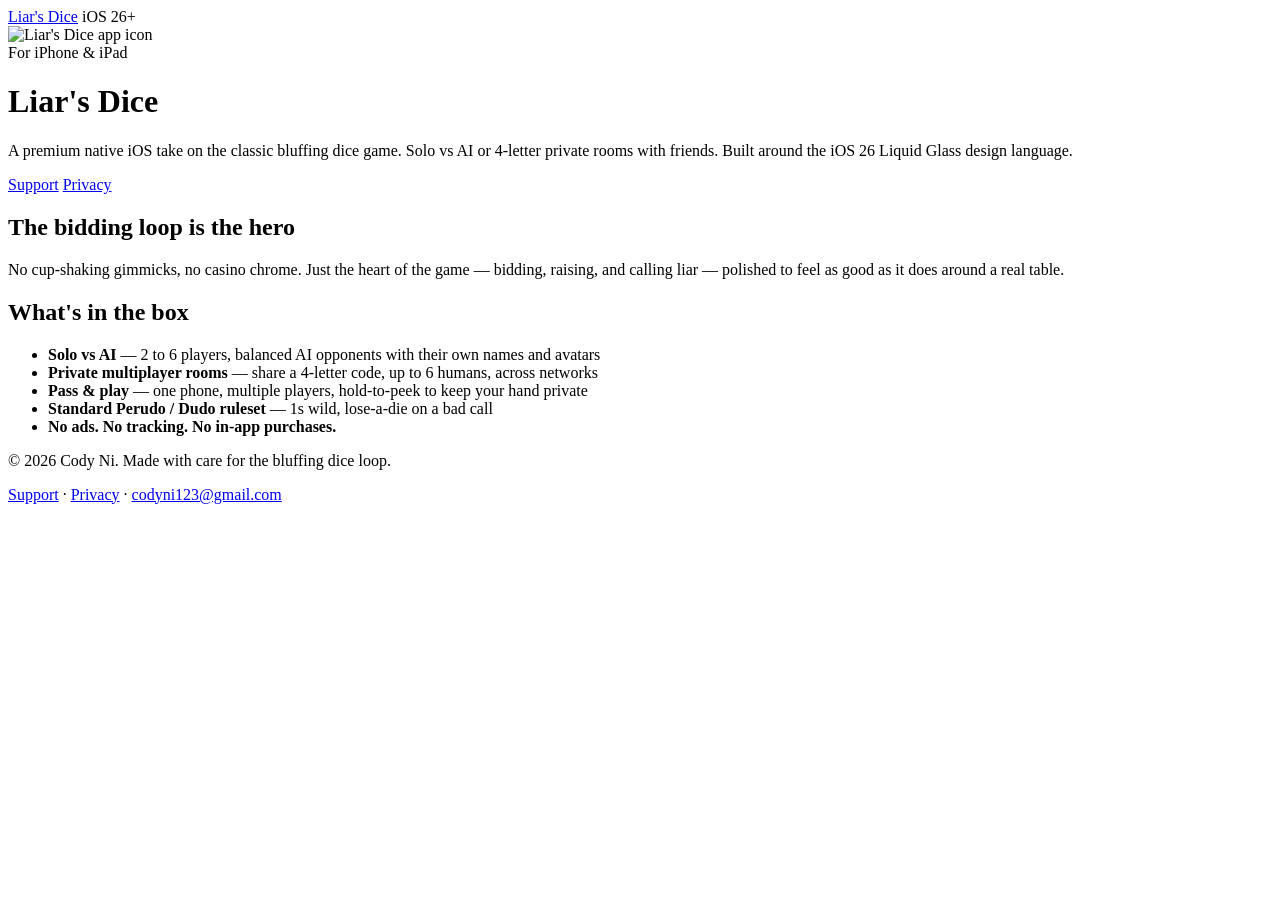
==== index.html @ c0daf659 "Initial site: landing, support, privacy" ====
<!DOCTYPE html>
<html lang="en">
<head>
  <meta charset="UTF-8">
  <meta name="viewport" content="width=device-width, initial-scale=1.0">
  <title>Liar's Dice — Premium native iOS bluffing dice game</title>
  <meta name="description" content="A premium native iOS take on the classic bluffing dice game. Solo vs AI or 4-letter private rooms with friends.">
  <meta property="og:title" content="Liar's Dice">
  <meta property="og:description" content="Premium native iOS bluffing dice game with Liquid Glass design.">
  <meta property="og:type" content="website">
  <link rel="icon" type="image/svg+xml" href="/liars-dice-site/favicon.svg">
  <link rel="stylesheet" href="/liars-dice-site/style.css">
</head>
<body>
  <div class="wrap">
    <nav class="top">
      <a href="/liars-dice-site/" class="brand">Liar's Dice</a>
      <span class="muted small">iOS 26+</span>
    </nav>

    <header class="hero">
      <img class="app-icon" src="/liars-dice-site/icon.svg" alt="Liar's Dice app icon">
      <div class="eyebrow">For iPhone &amp; iPad</div>
      <h1>Liar's Dice</h1>
      <p class="lede">A premium native iOS take on the classic bluffing dice game. Solo vs AI or 4-letter private rooms with friends. Built around the iOS 26 Liquid Glass design language.</p>
      <div class="button-row">
        <a class="btn" href="/liars-dice-site/support/">Support</a>
        <a class="btn" href="/liars-dice-site/privacy/">Privacy</a>
      </div>
    </header>

    <h2>The bidding loop is the hero</h2>
    <p>No cup-shaking gimmicks, no casino chrome. Just the heart of the game — bidding, raising, and calling liar — polished to feel as good as it does around a real table.</p>

    <h2>What's in the box</h2>
    <ul>
      <li><strong>Solo vs AI</strong> — 2 to 6 players, balanced AI opponents with their own names and avatars</li>
      <li><strong>Private multiplayer rooms</strong> — share a 4-letter code, up to 6 humans, across networks</li>
      <li><strong>Pass &amp; play</strong> — one phone, multiple players, hold-to-peek to keep your hand private</li>
      <li><strong>Standard Perudo / Dudo ruleset</strong> — 1s wild, lose-a-die on a bad call</li>
      <li><strong>No ads. No tracking. No in-app purchases.</strong></li>
    </ul>

    <footer>
      <p>© 2026 Cody Ni. Made with care for the bluffing dice loop.</p>
      <p><a href="/liars-dice-site/support/">Support</a> · <a href="/liars-dice-site/privacy/">Privacy</a> · <a href="mailto:codyni123@gmail.com">codyni123@gmail.com</a></p>
    </footer>
  </div>
</body>
</html>
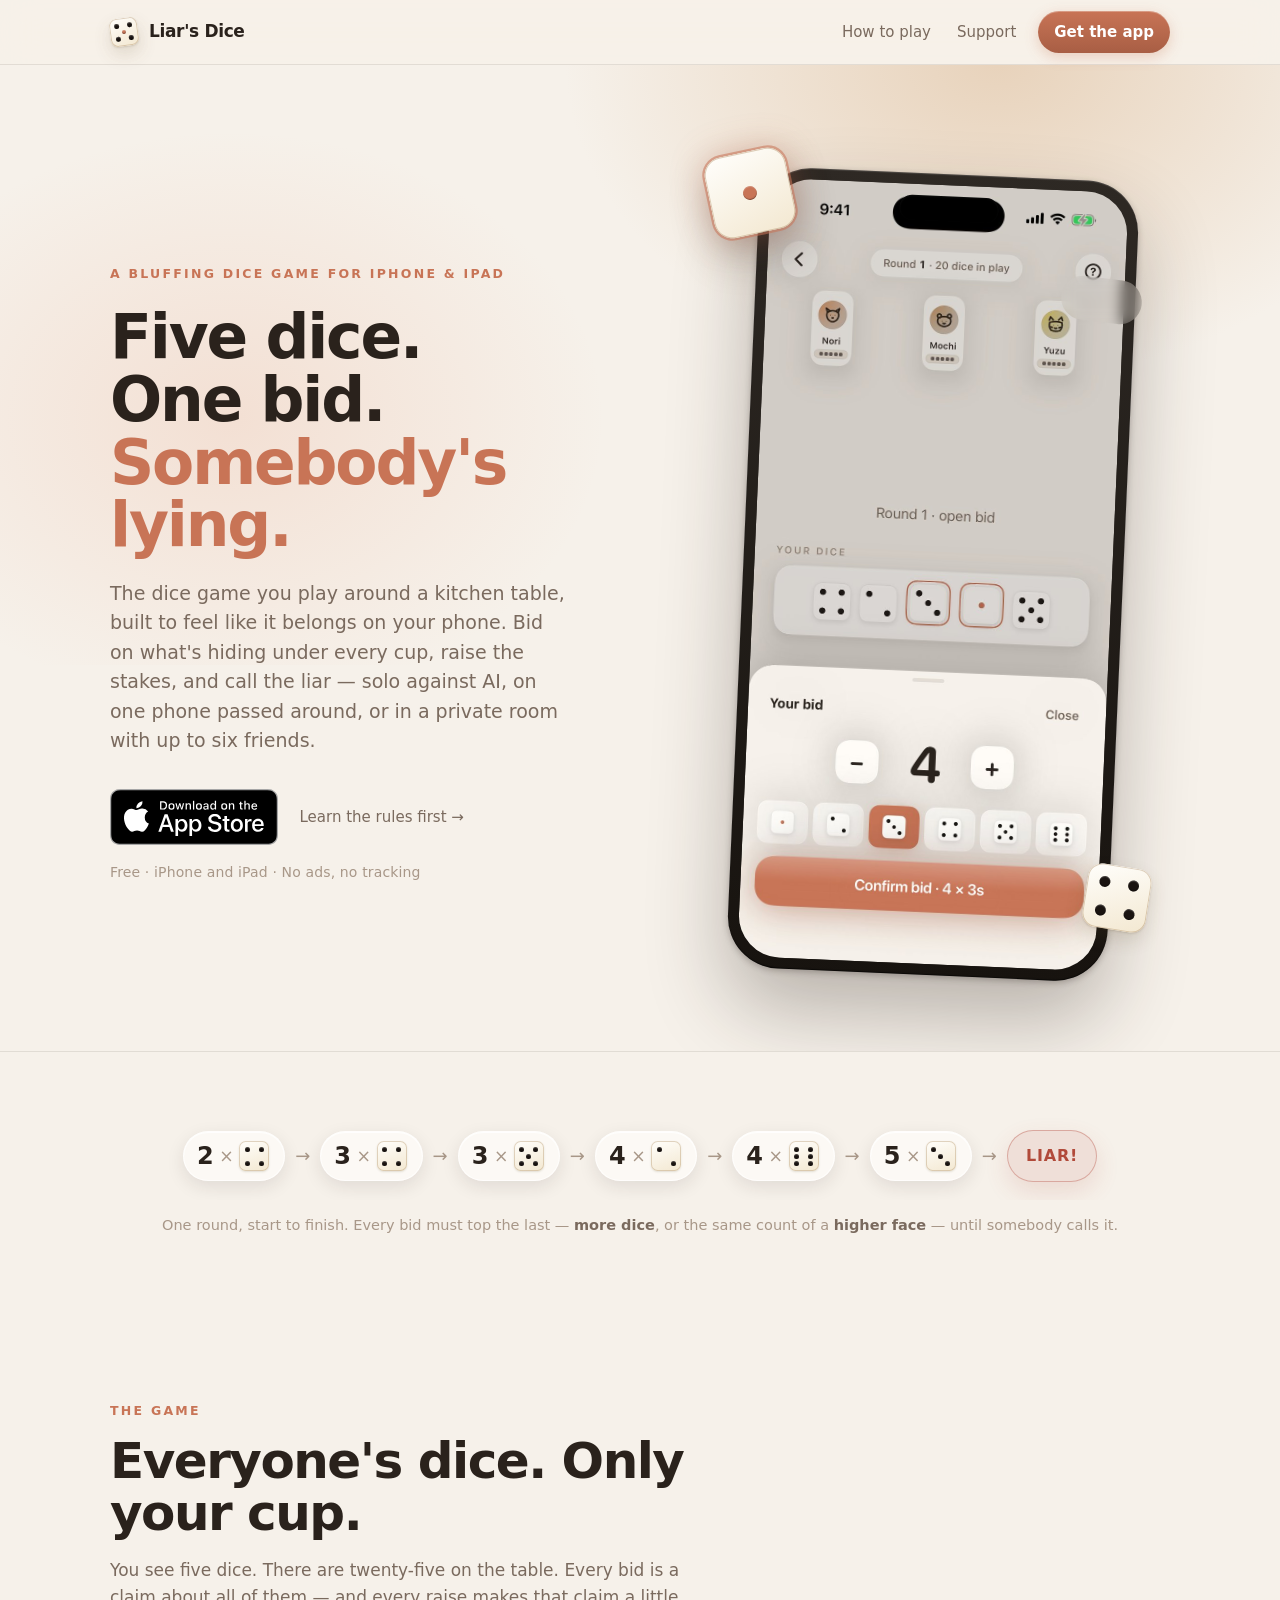
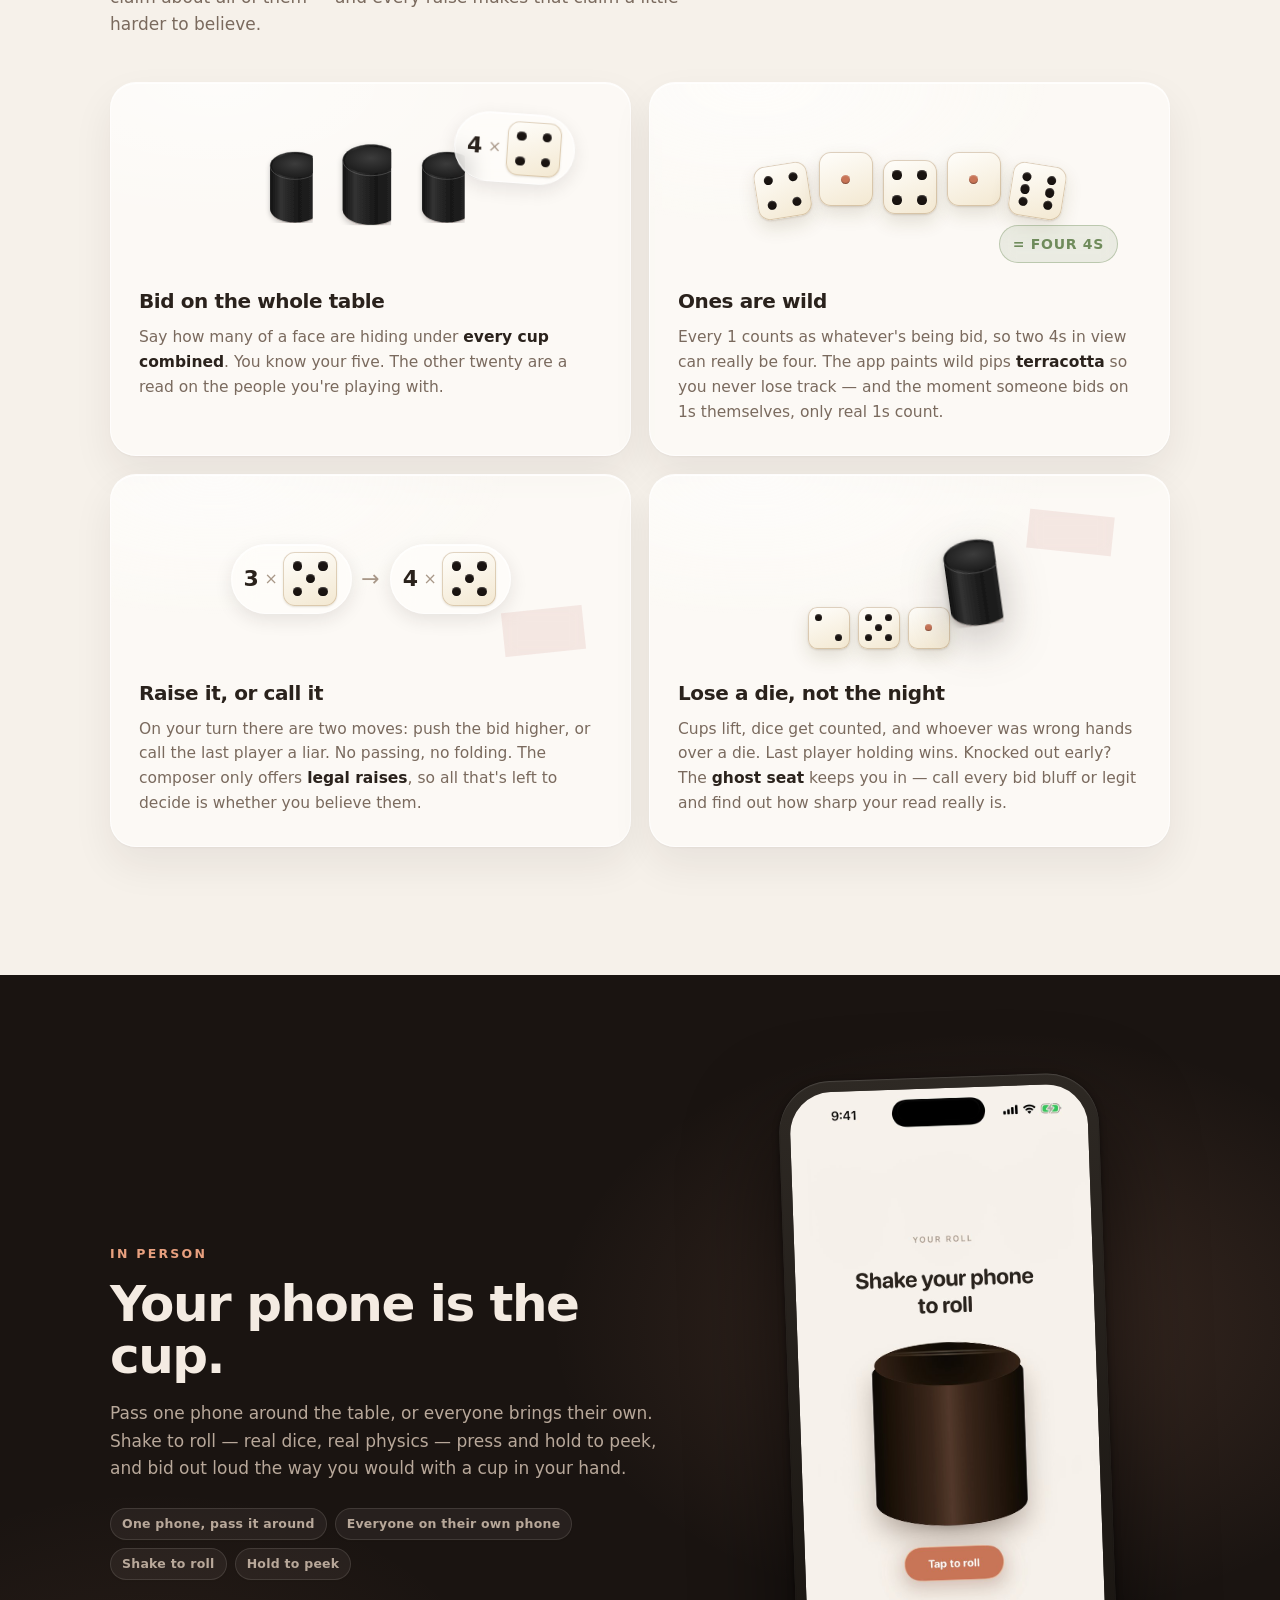
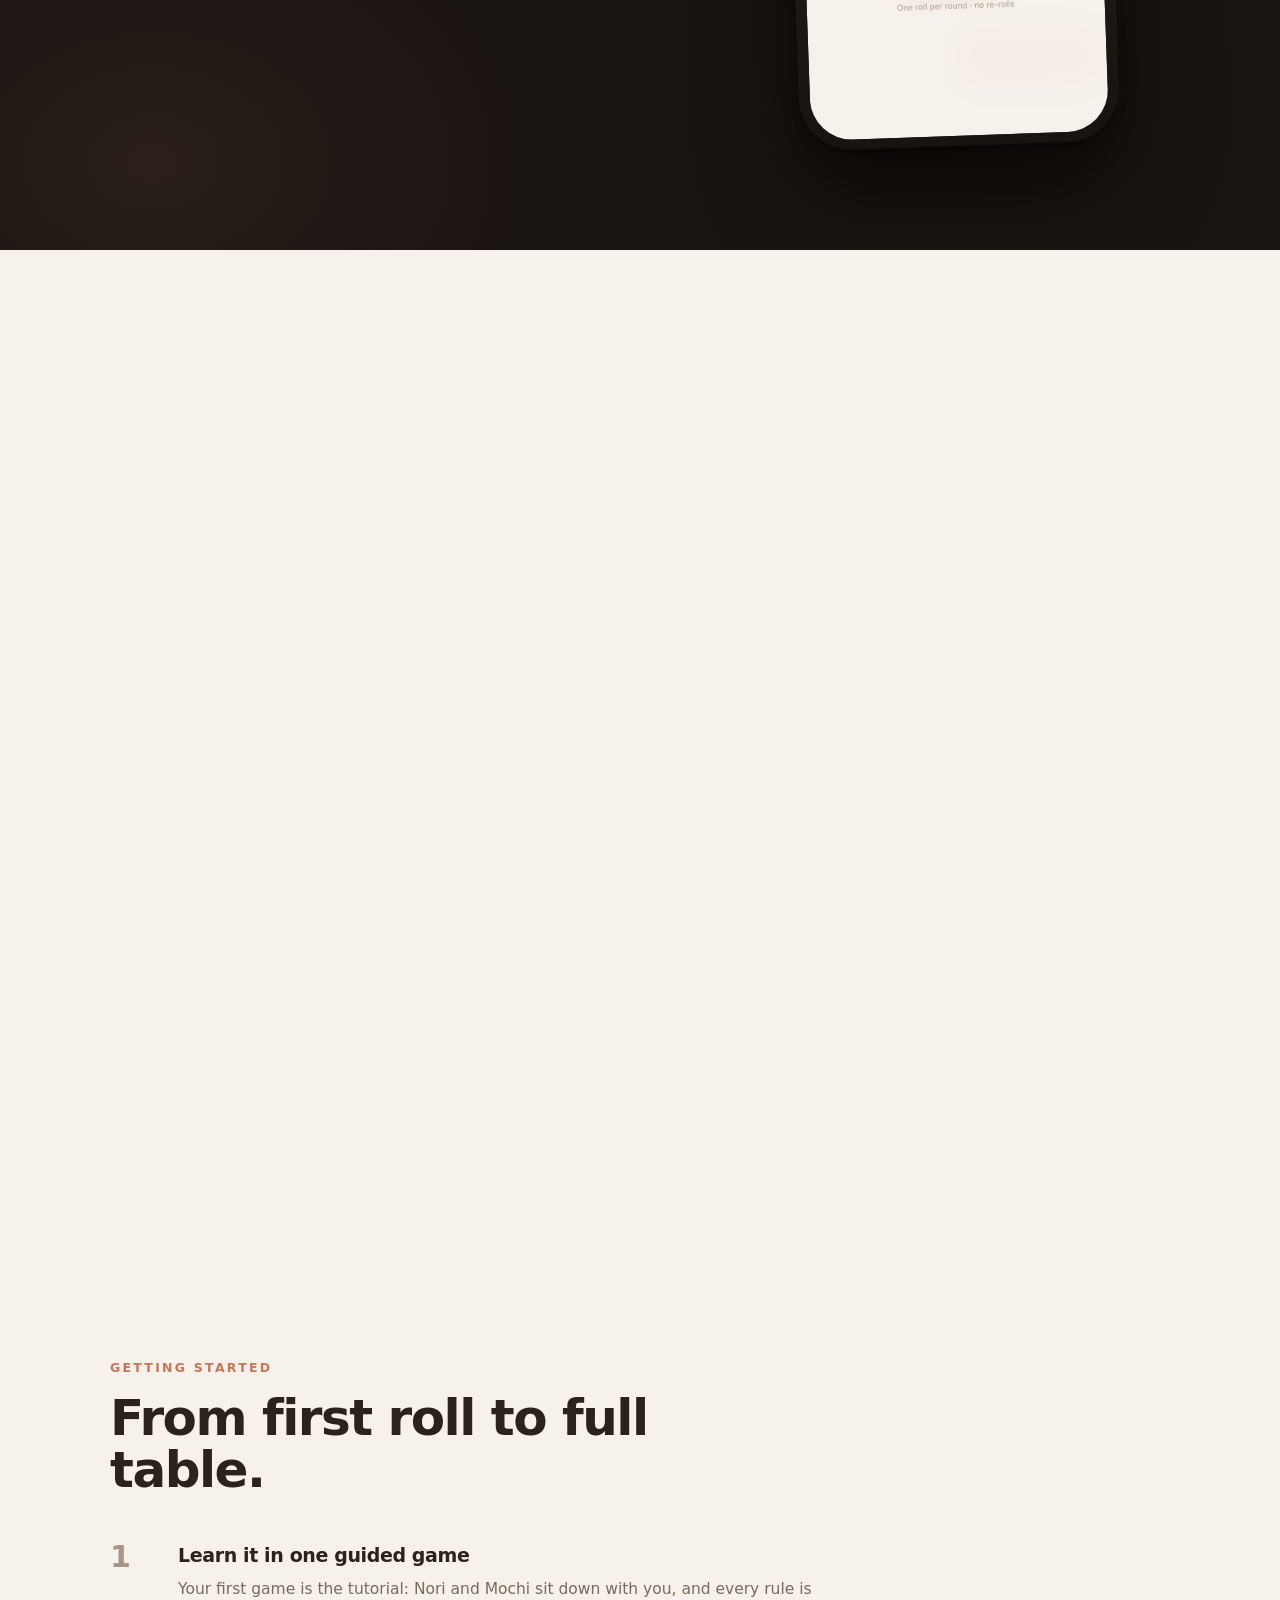
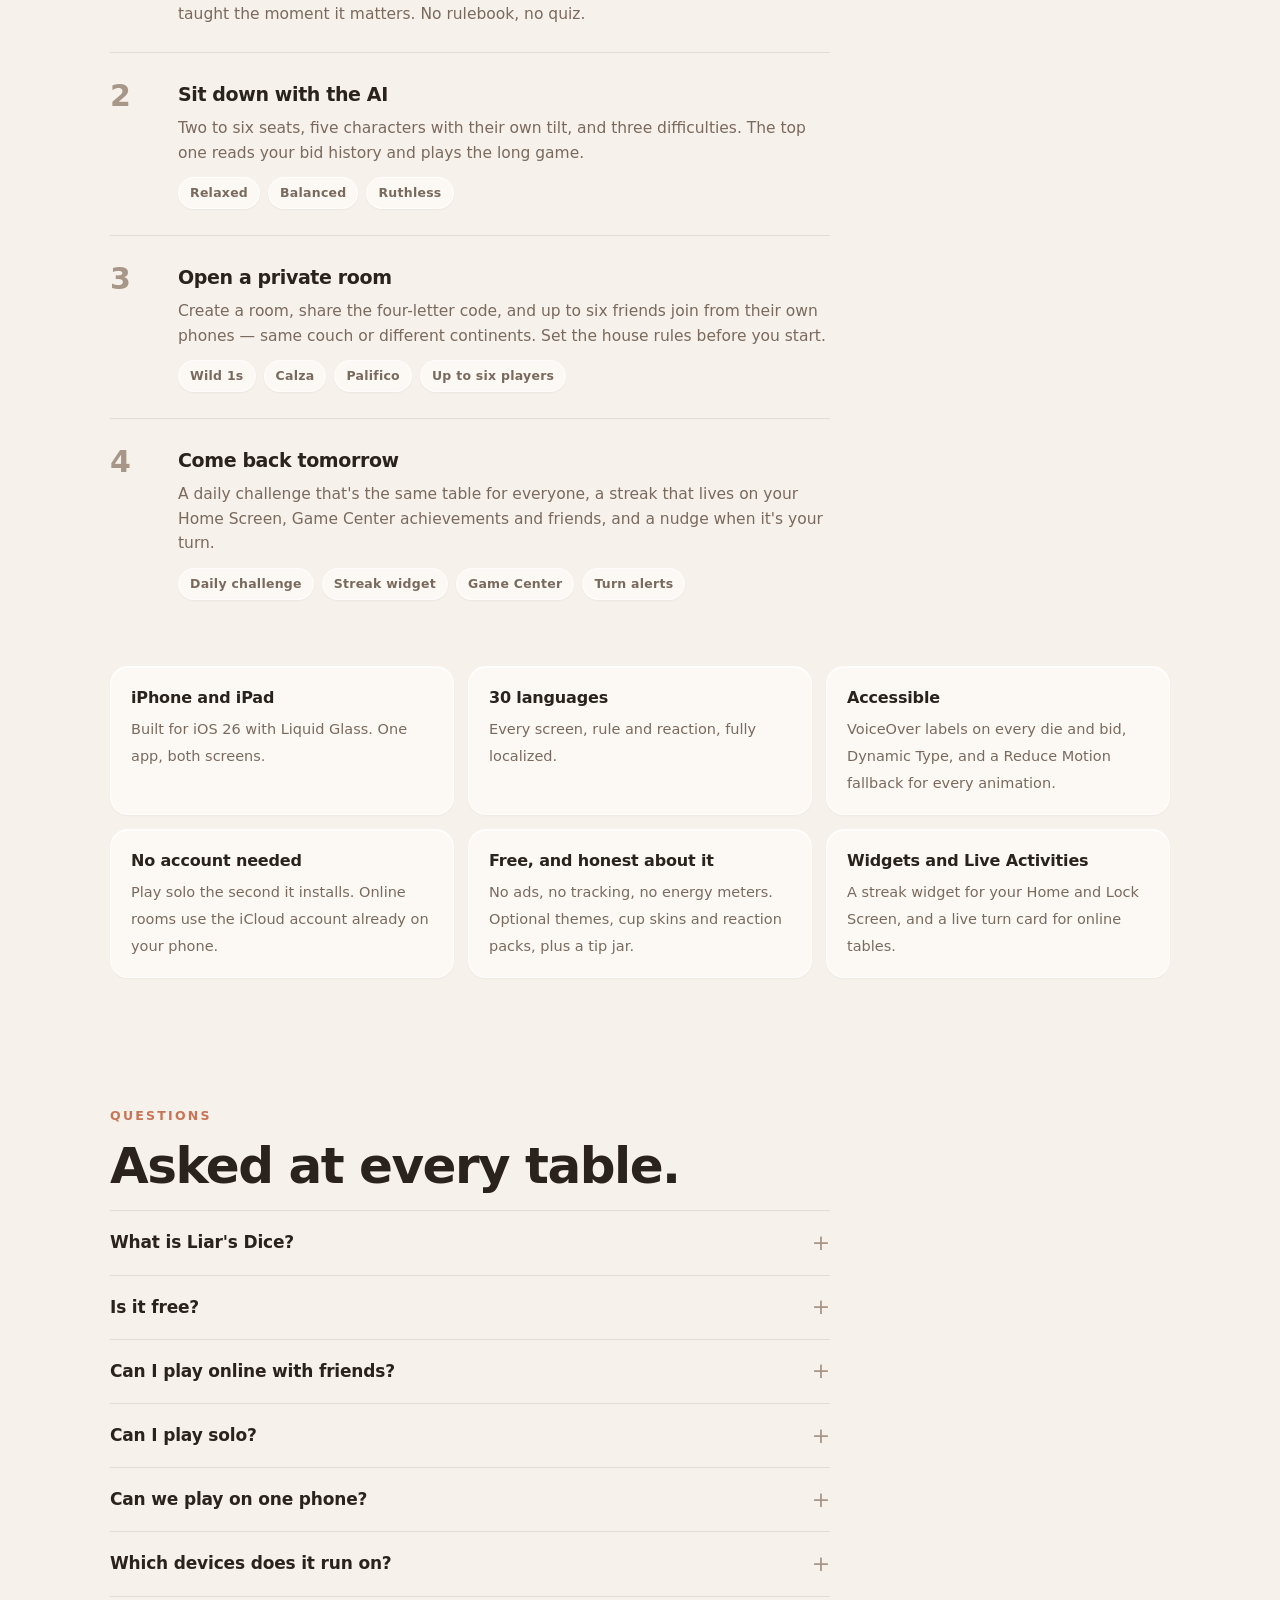
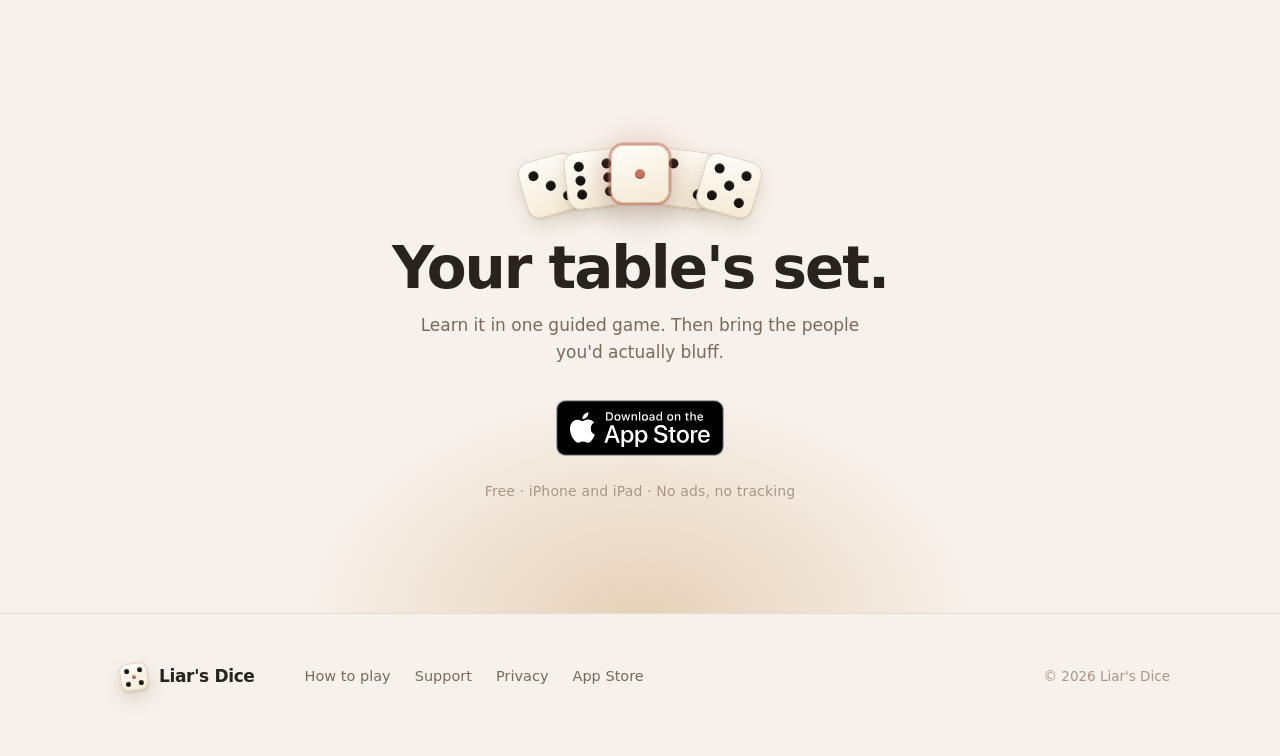
==== commit 15190ef9: "Revamp site: product landing, rules page, refreshed support + privacy - Landing page rebuilt in the " ====
--- a/index.html
+++ b/index.html
@@ -1,50 +1,494 @@
-<!DOCTYPE html>
+<!doctype html>
 <html lang="en">
 <head>
-  <meta charset="UTF-8">
-  <meta name="viewport" content="width=device-width, initial-scale=1.0">
-  <title>Liar's Dice — Premium native iOS bluffing dice game</title>
-  <meta name="description" content="A premium native iOS take on the classic bluffing dice game. Solo vs AI or 4-letter private rooms with friends.">
-  <meta property="og:title" content="Liar's Dice">
-  <meta property="og:description" content="Premium native iOS bluffing dice game with Liquid Glass design.">
-  <meta property="og:type" content="website">
-  <link rel="icon" type="image/svg+xml" href="/liars-dice-site/favicon.svg">
-  <link rel="stylesheet" href="/liars-dice-site/style.css">
+<meta charset="utf-8">
+<meta name="viewport" content="width=device-width, initial-scale=1, viewport-fit=cover">
+<title>Liar's Dice — the bluffing dice game, free for iPhone &amp; iPad</title>
+<meta name="description" content="Liar's Dice is a free bluffing dice game for iPhone and iPad. Play solo against AI opponents with real personalities, pass one phone around the table, or open a private online room for up to six friends. No ads, no tracking.">
+<link rel="canonical" href="https://codyni123.github.io/liars-dice-site/">
+<meta name="apple-itunes-app" content="app-id=6767948698">
+<meta name="theme-color" content="#f6f1ea">
+<link rel="icon" href="favicon.svg" type="image/svg+xml">
+<link rel="apple-touch-icon" href="img/touch-icon.png">
+<meta property="og:title" content="Liar's Dice — five dice, one bid, somebody's lying">
+<meta property="og:description" content="The bluffing dice game, built for iPhone and iPad. Solo against AI, one phone passed around, or private online rooms for six. Free on the App Store.">
+<meta property="og:type" content="website">
+<meta property="og:url" content="https://codyni123.github.io/liars-dice-site/">
+<meta property="og:image" content="https://codyni123.github.io/liars-dice-site/img/og.jpg">
+<meta property="og:image:width" content="1200">
+<meta property="og:image:height" content="630">
+<meta name="twitter:card" content="summary_large_image">
+<meta name="twitter:image" content="https://codyni123.github.io/liars-dice-site/img/og.jpg">
+<link rel="stylesheet" href="style.css">
+<script type="application/ld+json">
+{
+  "@context": "https://schema.org",
+  "@graph": [
+    {
+      "@type": ["VideoGame", "MobileApplication"],
+      "@id": "https://codyni123.github.io/liars-dice-site/#app",
+      "name": "Liar's Dice",
+      "alternateName": "Liar's Dice: Play with Friends",
+      "url": "https://codyni123.github.io/liars-dice-site/",
+      "image": "https://codyni123.github.io/liars-dice-site/img/og.jpg",
+      "description": "A free bluffing dice game for iPhone and iPad. Everyone rolls five dice under a cup and only sees their own; players bid on how many dice of one face are on the whole table until someone calls liar. Play solo against AI opponents, pass one phone around the table, or open a private online room for up to six friends.",
+      "operatingSystem": "iOS 26",
+      "applicationCategory": "GameApplication",
+      "genre": ["Dice game", "Party game", "Bluffing game"],
+      "gamePlatform": ["iPhone", "iPad"],
+      "playMode": ["SinglePlayer", "MultiPlayer"],
+      "numberOfPlayers": { "@type": "QuantitativeValue", "minValue": 1, "maxValue": 6 },
+      "offers": { "@type": "Offer", "price": "0", "priceCurrency": "USD" },
+      "installUrl": "https://apps.apple.com/app/id6767948698",
+      "sameAs": ["https://apps.apple.com/app/id6767948698"]
+    },
+    {
+      "@type": "FAQPage",
+      "@id": "https://codyni123.github.io/liars-dice-site/#faq",
+      "mainEntity": [
+        {
+          "@type": "Question",
+          "name": "What is Liar's Dice?",
+          "acceptedAnswer": { "@type": "Answer", "text": "A bluffing dice game for two to six players. Everyone rolls five dice under a cup and only sees their own. Players take turns bidding on how many dice of one face are on the whole table, and each bid has to top the last, until someone calls the previous player a liar. Cups lift, dice get counted, and whoever was wrong loses a die. The last player with dice wins. It's the game from pirate films and westerns, also known as Dudo." }
+        },
+        {
+          "@type": "Question",
+          "name": "Is Liar's Dice free?",
+          "acceptedAnswer": { "@type": "Answer", "text": "Yes. Liar's Dice is free on the App Store, with no ads and no tracking. Optional cosmetic themes, cup skins and reaction packs exist, plus a tip jar, but nothing you need to play is paid." }
+        },
+        {
+          "@type": "Question",
+          "name": "Can I play Liar's Dice online with friends?",
+          "acceptedAnswer": { "@type": "Answer", "text": "Yes. Create a private room and share its four-letter code. Up to six players join from their own iPhones or iPads, from anywhere with a connection. Each device needs to be signed in to iCloud, which is what carries the table between phones, but there's no separate account to create." }
+        },
+        {
+          "@type": "Question",
+          "name": "Can I play Liar's Dice solo against AI?",
+          "acceptedAnswer": { "@type": "Answer", "text": "Yes. Play vs AI seats two to six players with five characters who each play differently, at three difficulties from relaxed to ruthless. The AI is probability-aware and bluffs when it should." }
+        },
+        {
+          "@type": "Question",
+          "name": "Can we play Liar's Dice on one phone?",
+          "acceptedAnswer": { "@type": "Answer", "text": "Yes. Play in Person has two modes: pass one phone around the table, with hold-to-peek keeping each hand private, or everyone uses their own phone as a private dice cup and bids out loud." }
+        },
+        {
+          "@type": "Question",
+          "name": "Which devices does Liar's Dice run on?",
+          "acceptedAnswer": { "@type": "Answer", "text": "iPhone and iPad running iOS 26 or later. There is no Android, Mac or Apple Watch version." }
+        }
+      ]
+    }
+  ]
+}
+</script>
 </head>
 <body>
-  <div class="wrap">
-    <nav class="top">
-      <a href="/liars-dice-site/" class="brand">Liar's Dice</a>
-      <span class="muted small">iOS 26+</span>
+
+<!-- The cup from the app icon, defined once and reused. -->
+<svg width="0" height="0" style="position:absolute" aria-hidden="true" focusable="false">
+  <defs>
+    <linearGradient id="cupBody" x1="0" y1="0" x2="1" y2="0">
+      <stop offset="0.00" stop-color="#101010"/>
+      <stop offset="0.22" stop-color="#323232"/>
+      <stop offset="0.58" stop-color="#181818"/>
+      <stop offset="0.86" stop-color="#222222"/>
+      <stop offset="1.00" stop-color="#101010"/>
+    </linearGradient>
+    <radialGradient id="closedFace" cx="0.5" cy="0.42" r="0.55">
+      <stop offset="0" stop-color="#3c3c3c"/>
+      <stop offset="1" stop-color="#1f1f1f"/>
+    </radialGradient>
+    <filter id="cupShadow" x="-25%" y="-15%" width="150%" height="140%">
+      <feDropShadow dx="0" dy="1.5" stdDeviation="1.5" flood-color="#1a1208" flood-opacity="0.32"/>
+      <feDropShadow dx="0" dy="6" stdDeviation="7" flood-color="#1a1208" flood-opacity="0.24"/>
+    </filter>
+    <symbol id="cup">
+      <g filter="url(#cupShadow)">
+        <path d="M 38.25,53.96 C 38.25,35.20 65.89,20 100,20 C 134.11,20 161.75,35.20 161.75,53.96 L 161.75,161.04 C 161.75,179.80 134.11,195 100,195 C 65.89,195 38.25,179.80 38.25,161.04 L 38.25,53.96 Z" fill="url(#cupBody)"/>
+      </g>
+      <ellipse cx="100" cy="53.96" rx="56.81" ry="28.87" fill="url(#closedFace)"/>
+      <ellipse cx="100" cy="53.96" rx="61.75" ry="33.96" fill="none" stroke="#777777" stroke-width="1"/>
+    </symbol>
+  </defs>
+</svg>
+
+<nav class="nav">
+  <div class="shell">
+    <a class="brand" href="./" aria-label="Liar's Dice home">
+      <span class="die mark" data-v="5" aria-hidden="true"><i></i><i></i><i></i><i></i><i></i></span>
+      <b>Liar's Dice</b>
+    </a>
+    <div class="links">
+      <a href="how-to-play/">How to play</a>
+      <a href="support/">Support</a>
+      <a class="get" href="https://apps.apple.com/app/id6767948698">Get the app</a>
+    </div>
+  </div>
+</nav>
+
+<header class="hero">
+  <div class="hero-glow" aria-hidden="true"></div>
+  <div class="shell">
+    <div class="hero-copy">
+      <p class="eyebrow rv">A bluffing dice game for iPhone &amp; iPad</p>
+      <h1 class="rv">Five dice.<br>One bid.<br><span class="accent">Somebody's lying.</span></h1>
+      <p class="tagline rv d1">
+        The dice game you play around a kitchen table, built to feel like it belongs on your phone.
+        Bid on what's hiding under every cup, raise the stakes, and call the liar —
+        solo against AI, on one phone passed around, or in a private room with up to six friends.
+      </p>
+      <div class="hero-ctas rv d2">
+        <a class="appstore" href="https://apps.apple.com/app/id6767948698" aria-label="Download Liar's Dice on the App Store">
+          <img src="img/appstore-badge.svg" alt="Download on the App Store" width="168" height="56">
+        </a>
+        <a class="alt" href="how-to-play/">Learn the rules first</a>
+      </div>
+      <p class="under-badge rv d3">Free · iPhone and iPad · No ads, no tracking</p>
+    </div>
+
+    <div class="hero-stage rv d1">
+      <span class="die float fd-one" data-v="1" aria-hidden="true"><i></i></span>
+      <span class="stamp liar float fs-liar" aria-hidden="true">Liar!</span>
+      <span class="die float fd-four" data-v="4" aria-hidden="true"><i></i><i></i><i></i><i></i></span>
+      <div class="device">
+        <img src="img/shots/bid.jpg" width="750" height="1631" fetchpriority="high"
+             alt="The bid composer in Liar's Dice: your five dice above, a bid of 4 × 3s being built with a quantity stepper and face picker, and a Confirm bid button.">
+      </div>
+    </div>
+  </div>
+</header>
+
+<div class="ladder" role="img" aria-label="An example round: the bids rise from two 4s, to three 4s, three 5s, four 2s, four 6s and five 3s, and then a player calls liar.">
+  <div class="ladder-rail" aria-hidden="true">
+    <div class="step rv" style="--i:0"><span class="bid"><b>2</b><span class="x">×</span><span class="die" data-v="4"><i></i><i></i><i></i><i></i></span></span></div>
+    <div class="step rv" style="--i:1"><span class="arrow">→</span><span class="bid"><b>3</b><span class="x">×</span><span class="die" data-v="4"><i></i><i></i><i></i><i></i></span></span></div>
+    <div class="step rv" style="--i:2"><span class="arrow">→</span><span class="bid"><b>3</b><span class="x">×</span><span class="die" data-v="5"><i></i><i></i><i></i><i></i><i></i></span></span></div>
+    <div class="step rv" style="--i:3"><span class="arrow">→</span><span class="bid"><b>4</b><span class="x">×</span><span class="die" data-v="2"><i></i><i></i></span></span></div>
+    <div class="step rv" style="--i:4"><span class="arrow">→</span><span class="bid"><b>4</b><span class="x">×</span><span class="die" data-v="6"><i></i><i></i><i></i><i></i><i></i><i></i></span></span></div>
+    <div class="step rv" style="--i:5"><span class="arrow">→</span><span class="bid"><b>5</b><span class="x">×</span><span class="die" data-v="3"><i></i><i></i><i></i></span></span></div>
+    <div class="step rv" style="--i:6"><span class="arrow">→</span><span class="stamp liar">Liar!</span></div>
+  </div>
+  <p class="ladder-caption">One round, start to finish. Every bid must top the last — <b>more dice</b>, or the same count of a <b>higher face</b> — until somebody calls it.</p>
+</div>
+
+<section class="block">
+  <div class="shell">
+    <p class="eyebrow rv">The game</p>
+    <h2 class="headline rv">Everyone's dice. Only your cup.</h2>
+    <p class="subhead rv">You see five dice. There are twenty-five on the table. Every bid is a claim about
+    all of them — and every raise makes that claim a little harder to believe.</p>
+
+    <div class="mech">
+      <div class="mech-tile rv">
+        <div class="mech-scene scene-table" aria-hidden="true">
+          <svg class="cup" viewBox="28 10 144 196"><use href="#cup"/></svg>
+          <svg class="cup mid" viewBox="28 10 144 196"><use href="#cup"/></svg>
+          <svg class="cup" viewBox="28 10 144 196"><use href="#cup"/></svg>
+          <span class="bid"><b>4</b><span class="x">×</span><span class="die" data-v="4"><i></i><i></i><i></i><i></i></span></span>
+        </div>
+        <h3>Bid on the whole table</h3>
+        <p>Say how many of a face are hiding under <b>every cup combined</b>. You know your five.
+        The other twenty are a read on the people you're playing with.</p>
+      </div>
+
+      <div class="mech-tile rv d1">
+        <div class="mech-scene scene-wild" aria-hidden="true">
+          <span class="die tilt-l" data-v="4"><i></i><i></i><i></i><i></i></span>
+          <span class="die raise" data-v="1"><i></i></span>
+          <span class="die" data-v="4"><i></i><i></i><i></i><i></i></span>
+          <span class="die raise" data-v="1"><i></i></span>
+          <span class="die tilt-r" data-v="6"><i></i><i></i><i></i><i></i><i></i><i></i></span>
+          <span class="stamp ok scene-stamp" style="right:5%;bottom:0">= four 4s</span>
+        </div>
+        <h3>Ones are wild</h3>
+        <p>Every 1 counts as whatever's being bid, so two 4s in view can really be four. The app paints
+        wild pips <b>terracotta</b> so you never lose track — and the moment someone bids on 1s
+        themselves, only real 1s count.</p>
+      </div>
+
+      <div class="mech-tile rv d1">
+        <div class="mech-scene scene-raise" aria-hidden="true">
+          <span class="bid"><b>3</b><span class="x">×</span><span class="die" data-v="5"><i></i><i></i><i></i><i></i><i></i></span></span>
+          <span class="arrow">→</span>
+          <span class="bid"><b>4</b><span class="x">×</span><span class="die" data-v="5"><i></i><i></i><i></i><i></i><i></i></span></span>
+          <span class="stamp liar">Liar!</span>
+        </div>
+        <h3>Raise it, or call it</h3>
+        <p>On your turn there are two moves: push the bid higher, or call the last player a liar.
+        No passing, no folding. The composer only offers <b>legal raises</b>, so all that's left
+        to decide is whether you believe them.</p>
+      </div>
+
+      <div class="mech-tile rv d2">
+        <div class="mech-scene scene-reveal" aria-hidden="true">
+          <div class="under">
+            <span class="die" data-v="2"><i></i><i></i></span>
+            <span class="die" data-v="5"><i></i><i></i><i></i><i></i><i></i></span>
+            <span class="die" data-v="1"><i></i></span>
+          </div>
+          <svg class="cup lift-cup" viewBox="28 10 144 196"><use href="#cup"/></svg>
+          <span class="stamp liar minus">−1 die</span>
+        </div>
+        <h3>Lose a die, not the night</h3>
+        <p>Cups lift, dice get counted, and whoever was wrong hands over a die. Last player holding
+        wins. Knocked out early? The <b>ghost seat</b> keeps you in — call every bid bluff or legit
+        and find out how sharp your read really is.</p>
+      </div>
+    </div>
+  </div>
+</section>
+
+<section class="arena">
+  <div class="glow" aria-hidden="true"></div>
+  <div class="shell">
+    <div>
+      <p class="eyebrow rv">In person</p>
+      <h2 class="headline rv">Your phone is the cup.</h2>
+      <p class="subhead rv d1">Pass one phone around the table, or everyone brings their own. Shake to
+      roll — real dice, real physics — press and hold to peek, and bid out loud the way you would
+      with a cup in your hand.</p>
+      <div class="pill-row rv d2">
+        <span class="tag">One phone, pass it around</span>
+        <span class="tag">Everyone on their own phone</span>
+        <span class="tag">Shake to roll</span>
+        <span class="tag">Hold to peek</span>
+      </div>
+    </div>
+    <div class="rv d1">
+      <div class="device">
+        <img src="img/shots/roll.jpg" width="750" height="1631" loading="lazy"
+             alt="The roll screen: a dark ceramic dice cup under the words Shake your phone to roll, with a Tap to roll button beneath it.">
+      </div>
+    </div>
+  </div>
+</section>
+
+<section class="block">
+  <div class="shell">
+    <p class="eyebrow rv">Inside the app</p>
+    <h2 class="headline rv">Built like a first-party game.</h2>
+    <p class="subhead rv">Liquid Glass surfaces, a bid that reads from across the room, and
+    a composer that never makes you hunt for the button.</p>
+  </div>
+  <div class="screens">
+    <div class="screen rv">
+      <figure>
+        <div class="device"><img src="img/shots/home.jpg" width="750" height="1631" loading="lazy"
+          alt="The Liar's Dice home screen: Play vs AI, Play in Person, Create Room and Join Room buttons under the title and three small dice."></div>
+        <figcaption><b>One tap to a table</b>Solo, in person, or a private room.</figcaption>
+      </figure>
+    </div>
+    <div class="screen rv d1">
+      <figure>
+        <div class="device"><img src="img/shots/ai-setup.jpg" width="750" height="1631" loading="lazy"
+          alt="The vs AI setup screen: a player-count picker from 2 to 6 and three opponents — Nori the Fox, cautious; Mochi the Bear, aggressive; Yuzu the Cat, balanced."></div>
+        <figcaption><b>Opponents with opinions</b>Nori's cautious, Mochi's aggressive, Yuzu plays it straight. Three difficulties.</figcaption>
+      </figure>
+    </div>
+    <div class="screen rv d2">
+      <figure>
+        <div class="device"><img src="img/shots/join-room.jpg" width="750" height="1631" loading="lazy"
+          alt="The Join room screen: four empty letter slots and a custom keyboard showing only the letters used in room codes."></div>
+        <figcaption><b>Four letters, one table</b>A keyboard made for room codes. Up to six players, any network.</figcaption>
+      </figure>
+    </div>
+    <div class="screen rv d3">
+      <figure>
+        <div class="device"><img src="img/shots/daily.jpg" width="750" height="1631" loading="lazy"
+          alt="The Daily challenge screen: today's Full Table with player and dice counts, and a streak tracker across the week."></div>
+        <figcaption><b>A new table every day</b>The same table for everyone. Finish it to keep the streak.</figcaption>
+      </figure>
+    </div>
+    <div class="screen rv d4">
+      <figure>
+        <div class="device"><img src="img/shots/ghost.jpg" width="750" height="1631" loading="lazy"
+          alt="A game seen from the ghost seat: Nori bid 4 × 5s, a note that you're out and the table plays on, and Bluff and Legit buttons to call it."></div>
+        <figcaption><b>Out? Still in.</b>Call every bid from the ghost seat and track your accuracy.</figcaption>
+      </figure>
+    </div>
+  </div>
+</section>
+
+<section class="block">
+  <div class="shell">
+    <p class="eyebrow rv">Getting started</p>
+    <h2 class="headline rv">From first roll to full table.</h2>
+    <ol class="journey">
+      <li class="rv">
+        <span class="j-num" aria-hidden="true">1</span>
+        <div class="j-body">
+          <h3>Learn it in one guided game</h3>
+          <p>Your first game is the tutorial: Nori and Mochi sit down with you, and every rule is
+          taught the moment it matters. No rulebook, no quiz.</p>
+        </div>
+      </li>
+      <li class="rv">
+        <span class="j-num" aria-hidden="true">2</span>
+        <div class="j-body">
+          <h3>Sit down with the AI</h3>
+          <p>Two to six seats, five characters with their own tilt, and three difficulties. The top one
+          reads your bid history and plays the long game.</p>
+          <div class="pill-row">
+            <span class="tag">Relaxed</span>
+            <span class="tag">Balanced</span>
+            <span class="tag">Ruthless</span>
+          </div>
+        </div>
+      </li>
+      <li class="rv">
+        <span class="j-num" aria-hidden="true">3</span>
+        <div class="j-body">
+          <h3>Open a private room</h3>
+          <p>Create a room, share the four-letter code, and up to six friends join from their own
+          phones — same couch or different continents. Set the house rules before you start.</p>
+          <div class="pill-row">
+            <span class="tag">Wild 1s</span>
+            <span class="tag">Calza</span>
+            <span class="tag">Palifico</span>
+            <span class="tag">Up to six players</span>
+          </div>
+        </div>
+      </li>
+      <li class="rv">
+        <span class="j-num" aria-hidden="true">4</span>
+        <div class="j-body">
+          <h3>Come back tomorrow</h3>
+          <p>A daily challenge that's the same table for everyone, a streak that lives on your Home
+          Screen, Game Center achievements and friends, and a nudge when it's your turn.</p>
+          <div class="pill-row">
+            <span class="tag">Daily challenge</span>
+            <span class="tag">Streak widget</span>
+            <span class="tag">Game Center</span>
+            <span class="tag">Turn alerts</span>
+          </div>
+        </div>
+      </li>
+    </ol>
+
+    <div class="specs">
+      <div class="spec rv"><b>iPhone and iPad</b><span>Built for iOS 26 with Liquid Glass. One app, both screens.</span></div>
+      <div class="spec rv d1"><b>30 languages</b><span>Every screen, rule and reaction, fully localized.</span></div>
+      <div class="spec rv d2"><b>Accessible</b><span>VoiceOver labels on every die and bid, Dynamic Type, and a Reduce Motion fallback for every animation.</span></div>
+      <div class="spec rv"><b>No account needed</b><span>Play solo the second it installs. Online rooms use the iCloud account already on your phone.</span></div>
+      <div class="spec rv d1"><b>Free, and honest about it</b><span>No ads, no tracking, no energy meters. Optional themes, cup skins and reaction packs, plus a tip jar.</span></div>
+      <div class="spec rv d2"><b>Widgets and Live Activities</b><span>A streak widget for your Home and Lock Screen, and a live turn card for online tables.</span></div>
+    </div>
+  </div>
+</section>
+
+<section class="block">
+  <div class="shell">
+    <p class="eyebrow rv">Questions</p>
+    <h2 class="headline rv">Asked at every table.</h2>
+    <div class="faq landing-faq rv">
+      <details>
+        <summary>What is Liar's Dice?</summary>
+        <p>A bluffing dice game for two to six players. Everyone rolls five dice under a cup and only sees
+        their own. Players take turns bidding on how many dice of one face are on the <strong>whole
+        table</strong> — "three 4s", "four 5s" — and each bid has to top the last, until someone calls
+        the previous player a liar. Cups lift, dice get counted, and whoever was wrong loses a die. The
+        last player with dice wins. It's the game from pirate films and westerns, also known as Dudo.
+        The full rules are on <a href="how-to-play/">How to play</a>.</p>
+      </details>
+      <details>
+        <summary>Is it free?</summary>
+        <p>Yes — free on the App Store, with <strong>no ads and no tracking</strong>. Optional cosmetic
+        themes, cup skins and reaction packs exist, plus a tip jar, but nothing you need to play is paid.</p>
+      </details>
+      <details>
+        <summary>Can I play online with friends?</summary>
+        <p>Yes. Create a <strong>private room</strong> and share its four-letter code. Up to six players
+        join from their own iPhones or iPads, from anywhere with a connection. Each device needs to be
+        signed in to iCloud — that's what carries the table between phones — but there's no separate
+        account to create.</p>
+      </details>
+      <details>
+        <summary>Can I play solo?</summary>
+        <p>Yes. <strong>Play vs AI</strong> seats two to six players with five characters who each play
+        differently, at three difficulties from relaxed to ruthless. The AI is probability-aware and
+        bluffs when it should.</p>
+      </details>
+      <details>
+        <summary>Can we play on one phone?</summary>
+        <p>Yes. <strong>Play in Person</strong> has two modes: pass one phone around the table, with
+        hold-to-peek keeping each hand private, or everyone uses their own phone as a private dice cup
+        and bids out loud.</p>
+      </details>
+      <details>
+        <summary>Which devices does it run on?</summary>
+        <p>iPhone and iPad running <strong>iOS 26</strong> or later. There's no Android, Mac or Apple
+        Watch version.</p>
+      </details>
+    </div>
+  </div>
+</section>
+
+<div class="close-cta">
+  <div class="glow" aria-hidden="true"></div>
+  <div class="shell">
+    <div class="fan rv" aria-hidden="true">
+      <span class="die f1" data-v="3"><i></i><i></i><i></i></span>
+      <span class="die f2" data-v="6"><i></i><i></i><i></i><i></i><i></i><i></i></span>
+      <span class="die f3" data-v="1"><i></i></span>
+      <span class="die f4" data-v="2"><i></i><i></i></span>
+      <span class="die f5" data-v="5"><i></i><i></i><i></i><i></i><i></i></span>
+    </div>
+    <h2 class="rv">Your table's set.</h2>
+    <p class="sub rv">Learn it in one guided game. Then bring the people you'd actually bluff.</p>
+    <div class="rv">
+      <a class="appstore" href="https://apps.apple.com/app/id6767948698" aria-label="Download Liar's Dice on the App Store">
+        <img src="img/appstore-badge.svg" alt="Download on the App Store" width="168" height="56">
+      </a>
+      <p class="under-badge">Free · iPhone and iPad · No ads, no tracking</p>
+    </div>
+  </div>
+</div>
+
+<footer>
+  <div class="shell">
+    <a class="brand" href="./" aria-label="Liar's Dice home">
+      <span class="die mark" data-v="5" aria-hidden="true"><i></i><i></i><i></i><i></i><i></i></span>
+      <b>Liar's Dice</b>
+    </a>
+    <nav aria-label="Footer">
+      <a href="how-to-play/">How to play</a>
+      <a href="support/">Support</a>
+      <a href="privacy/">Privacy</a>
+      <a href="https://apps.apple.com/app/id6767948698">App Store</a>
     </nav>
-
-    <header class="hero">
-      <img class="app-icon" src="/liars-dice-site/icon.svg" alt="Liar's Dice app icon">
-      <div class="eyebrow">For iPhone &amp; iPad</div>
-      <h1>Liar's Dice</h1>
-      <p class="lede">A premium native iOS take on the classic bluffing dice game. Solo vs AI or 4-letter private rooms with friends. Built around the iOS 26 Liquid Glass design language.</p>
-      <div class="button-row">
-        <a class="btn" href="/liars-dice-site/support/">Support</a>
-        <a class="btn" href="/liars-dice-site/privacy/">Privacy</a>
-      </div>
-    </header>
-
-    <h2>The bidding loop is the hero</h2>
-    <p>No cup-shaking gimmicks, no casino chrome. Just the heart of the game — bidding, raising, and calling liar — polished to feel as good as it does around a real table.</p>
-
-    <h2>What's in the box</h2>
-    <ul>
-      <li><strong>Solo vs AI</strong> — 2 to 6 players, balanced AI opponents with their own names and avatars</li>
-      <li><strong>Private multiplayer rooms</strong> — share a 4-letter code, up to 6 humans, across networks</li>
-      <li><strong>Pass &amp; play</strong> — one phone, multiple players, hold-to-peek to keep your hand private</li>
-      <li><strong>Standard Perudo / Dudo ruleset</strong> — 1s wild, lose-a-die on a bad call</li>
-      <li><strong>No ads. No tracking. No in-app purchases.</strong></li>
-    </ul>
-
-    <footer>
-      <p>© 2026 Cody Ni. Made with care for the bluffing dice loop.</p>
-      <p><a href="/liars-dice-site/support/">Support</a> · <a href="/liars-dice-site/privacy/">Privacy</a> · <a href="mailto:codyni123@gmail.com">codyni123@gmail.com</a></p>
-    </footer>
-  </div>
+    <p class="copy">© 2026 Liar's Dice</p>
+  </div>
+</footer>
+
+<script>
+  document.documentElement.classList.add('js');
+  (function () {
+    var els = document.querySelectorAll('.rv');
+    if (!('IntersectionObserver' in window) ||
+        (window.matchMedia && matchMedia('(prefers-reduced-motion: reduce)').matches)) {
+      els.forEach(function (el) { el.classList.add('in'); });
+      return;
+    }
+    // Items inside a horizontal rail reveal together when the rail itself
+    // scrolls into view — otherwise the off-screen ones would only appear
+    // mid-swipe on a phone.
+    var rails = document.querySelectorAll('.ladder-rail, .screens');
+    var io = new IntersectionObserver(function (entries) {
+      entries.forEach(function (e) {
+        if (!e.isIntersecting) return;
+        var t = e.target;
+        if (t.matches('.ladder-rail, .screens')) {
+          t.querySelectorAll('.rv').forEach(function (el) { el.classList.add('in'); });
+        } else {
+          t.classList.add('in');
+        }
+        io.unobserve(t);
+      });
+    }, { rootMargin: '0px 0px -8% 0px', threshold: 0.08 });
+    els.forEach(function (el) { if (!el.closest('.ladder-rail, .screens')) io.observe(el); });
+    rails.forEach(function (rail) { io.observe(rail); });
+  })();
+</script>
+
 </body>
 </html>
--- a/style.css
+++ b/style.css
@@ -0,0 +1,697 @@
+/* ==========================================================================
+   Liar's Dice — site styles.
+   Borrows the app's Dawn design system (DESIGN.md): warm cream ground,
+   terracotta accent, translucent glass panes, the system type stack, and
+   the app's own die — drawn in CSS, never the dice emoji. Light on
+   purpose: the app launches in Dawn light regardless of system appearance,
+   so the site does too.
+   ========================================================================== */
+
+:root {
+  --bg: #f6f1ea;
+  --bg-deep: #efe7dc;
+  --table-b: #ead9c6;
+  --table-c: #e3c8ab;
+  --surface: rgba(255, 253, 250, 0.66);
+  --surface-solid: #fdfaf5;
+  --glass-edge: rgba(255, 255, 255, 0.72);
+  --ink: #2a221c;
+  --ink-2: #7a6a5e;
+  --ink-3: #a89788;
+  --hairline: rgba(42, 34, 28, 0.10);
+  --accent: #c87456;
+  --accent-soft: #e9a283;
+  --accent-deep: #a85e44;
+  --danger: #b14a3a;
+  --success: #6f8b5b;
+  --pip: #1a1411;
+  --shadow-ink: 42, 34, 28;
+
+  /* Dawn dark — used only for the one dark band and its device. */
+  --dark-bg: #1a1411;
+  --dark-bg-2: #221b16;
+  --dark-ink: #f4ebe2;
+  --dark-ink-2: #b8a89a;
+  --dark-ink-3: #8a786a;
+  --dark-accent: #e8a07f;
+  --dark-stroke: rgba(244, 235, 226, 0.12);
+
+  --font-text: -apple-system, BlinkMacSystemFont, "SF Pro Text", "Segoe UI", system-ui, sans-serif;
+  --font-display: -apple-system, BlinkMacSystemFont, "SF Pro Display", "Segoe UI", system-ui, sans-serif;
+  --font-mono: ui-monospace, "SF Mono", SFMono-Regular, Menlo, Consolas, monospace;
+
+  --shell: 1140px;
+  --pad: clamp(20px, 4.5vw, 40px);
+  --ease: cubic-bezier(0.22, 1, 0.36, 1);
+}
+
+* { box-sizing: border-box; }
+html { scroll-behavior: smooth; -webkit-text-size-adjust: 100%; }
+/* No overflow-x guard on html/body — `hidden` turns body into the scroll
+   container and `clip` truncates the page at one viewport. Horizontal
+   overflow is contained where it originates (.hero, the rails). */
+body {
+  margin: 0;
+  background: var(--bg);
+  color: var(--ink);
+  font: 400 17px/1.6 var(--font-text);
+  -webkit-font-smoothing: antialiased;
+  -moz-osx-font-smoothing: grayscale;
+}
+a { color: inherit; }
+img { max-width: 100%; }
+::selection { background: rgba(200, 116, 86, 0.32); }
+:focus-visible { outline: 2px solid var(--accent-deep); outline-offset: 3px; border-radius: 6px; }
+
+.shell { width: 100%; max-width: var(--shell); margin: 0 auto; padding: 0 var(--pad); }
+.narrow { max-width: 780px; }
+.visually-hidden {
+  position: absolute; width: 1px; height: 1px; overflow: hidden;
+  clip: rect(0 0 0 0); clip-path: inset(50%); white-space: nowrap;
+}
+
+/* --------------------------------------------------------------------------
+   The die — the site's identity element. Mirrors the app's flat die:
+   cream face, warm hairline, round pips on a 3×3 grid. A 1 renders its pip
+   in the accent because ones are wild, exactly as in the app.
+   Markup: <span class="die" data-v="4"><i></i><i></i><i></i><i></i></span>
+   -------------------------------------------------------------------------- */
+.die {
+  --w: 44px;
+  width: var(--w); height: var(--w);
+  flex: none;
+  display: grid;
+  grid-template-columns: repeat(3, 1fr);
+  grid-template-rows: repeat(3, 1fr);
+  /* Pad relative to the die's own size — percentage padding would resolve
+     against the parent's width and balloon a die sitting in a wide flex row. */
+  padding: calc(var(--w) * 0.15);
+  border-radius: 22%;
+  background: linear-gradient(160deg, #fffefb 0%, #f3e8d1 100%);
+  box-shadow:
+    inset 0 0 0 1px rgba(180, 150, 110, 0.45),
+    inset 0 1px 0 rgba(255, 255, 255, 0.9),
+    0 1px 2px rgba(94, 72, 40, 0.18),
+    0 8px 18px rgba(94, 72, 40, 0.16);
+  user-select: none;
+}
+.die i {
+  display: block;
+  width: 74%; aspect-ratio: 1;
+  border-radius: 50%;
+  align-self: center; justify-self: center;
+  background: var(--pip);
+  box-shadow: inset 0 1px 1px rgba(255, 255, 255, 0.22), inset 0 -1px 1px rgba(0, 0, 0, 0.35);
+}
+.die[data-v="1"] i:nth-child(1) { grid-area: 2 / 2; background: var(--accent); }
+.die[data-v="2"] i:nth-child(1) { grid-area: 1 / 1; }
+.die[data-v="2"] i:nth-child(2) { grid-area: 3 / 3; }
+.die[data-v="3"] i:nth-child(1) { grid-area: 1 / 1; }
+.die[data-v="3"] i:nth-child(2) { grid-area: 2 / 2; }
+.die[data-v="3"] i:nth-child(3) { grid-area: 3 / 3; }
+.die[data-v="4"] i:nth-child(1) { grid-area: 1 / 1; }
+.die[data-v="4"] i:nth-child(2) { grid-area: 1 / 3; }
+.die[data-v="4"] i:nth-child(3) { grid-area: 3 / 1; }
+.die[data-v="4"] i:nth-child(4) { grid-area: 3 / 3; }
+.die[data-v="5"] i:nth-child(1) { grid-area: 1 / 1; }
+.die[data-v="5"] i:nth-child(2) { grid-area: 1 / 3; }
+.die[data-v="5"] i:nth-child(3) { grid-area: 2 / 2; }
+.die[data-v="5"] i:nth-child(4) { grid-area: 3 / 1; }
+.die[data-v="5"] i:nth-child(5) { grid-area: 3 / 3; }
+.die[data-v="6"] i:nth-child(1) { grid-area: 1 / 1; }
+.die[data-v="6"] i:nth-child(2) { grid-area: 2 / 1; }
+.die[data-v="6"] i:nth-child(3) { grid-area: 3 / 1; }
+.die[data-v="6"] i:nth-child(4) { grid-area: 1 / 3; }
+.die[data-v="6"] i:nth-child(5) { grid-area: 2 / 3; }
+.die[data-v="6"] i:nth-child(6) { grid-area: 3 / 3; }
+/* The app icon's die: a 5 with a terracotta centre pip. */
+.die.mark[data-v="5"] i:nth-child(3) { background: var(--accent); }
+/* A die that's been lost. */
+.die.lost { opacity: 0.38; filter: saturate(0.6); }
+
+/* Bid chip — "3 × [die]". The unit of the whole game. */
+.bid {
+  display: inline-flex; align-items: center; gap: 7px;
+  padding: 7px 13px 7px 12px;
+  border-radius: 999px;
+  background: var(--surface);
+  border: 1px solid var(--glass-edge);
+  box-shadow: inset 0 1px 0 rgba(255, 255, 255, 0.8), 0 6px 18px rgba(var(--shadow-ink), 0.10);
+  backdrop-filter: blur(12px);
+  -webkit-backdrop-filter: blur(12px);
+  font-family: var(--font-display);
+  font-weight: 600; font-size: 22px; letter-spacing: -0.02em; line-height: 1;
+  color: var(--ink);
+  white-space: nowrap;
+  user-select: none;
+}
+.bid .x { color: var(--ink-3); font-weight: 500; font-size: 0.72em; margin: 0 -1px; }
+.bid .die { --w: 26px; box-shadow: inset 0 0 0 1px rgba(180, 150, 110, 0.4), 0 1px 2px rgba(94, 72, 40, 0.16); }
+
+/* Stamps — the table's spoken moments, as tinted glass pills. */
+.stamp {
+  display: inline-flex; align-items: center;
+  padding: 7px 13px;
+  border-radius: 999px;
+  font-family: var(--font-display);
+  font-weight: 800; font-size: 14px; letter-spacing: 0.05em; text-transform: uppercase;
+  border: 1px solid;
+  backdrop-filter: blur(8px);
+  -webkit-backdrop-filter: blur(8px);
+  user-select: none;
+  white-space: nowrap;
+}
+.stamp.liar { color: var(--danger); background: rgba(177, 74, 58, 0.10); border-color: rgba(177, 74, 58, 0.36); }
+.stamp.ok { color: var(--success); background: rgba(111, 139, 91, 0.12); border-color: rgba(111, 139, 91, 0.38); }
+.stamp.wild { color: var(--accent-deep); background: rgba(200, 116, 86, 0.12); border-color: rgba(200, 116, 86, 0.40); }
+.stamp.ghost { color: var(--ink-2); background: rgba(42, 34, 28, 0.06); border-color: rgba(42, 34, 28, 0.16); }
+
+/* The cup — the app icon's own artwork, referenced from an inline symbol. */
+.cup { display: block; width: var(--w, 72px); height: auto; overflow: visible; }
+
+/* --------------------------------------------------------------------------
+   Nav
+   -------------------------------------------------------------------------- */
+.nav {
+  position: sticky; top: 0; z-index: 40;
+  background: rgba(246, 241, 234, 0.78);
+  backdrop-filter: saturate(160%) blur(18px);
+  -webkit-backdrop-filter: saturate(160%) blur(18px);
+  border-bottom: 1px solid var(--hairline);
+}
+.nav .shell { display: flex; align-items: center; gap: 8px; height: 64px; }
+.brand { display: flex; align-items: center; gap: 11px; text-decoration: none; margin-right: 8px; min-height: 44px; }
+.brand .die { --w: 28px; transform: rotate(-8deg); border-radius: 26%; }
+.brand b { font-family: var(--font-display); font-weight: 700; font-size: 17px; letter-spacing: -0.02em; color: var(--ink); }
+.nav .links { display: flex; align-items: center; gap: 2px; margin-left: auto; }
+.nav .links a {
+  text-decoration: none; color: var(--ink-2);
+  font-size: 15px; font-weight: 500; padding: 9px 12px; border-radius: 10px;
+  min-height: 44px; display: inline-flex; align-items: center;
+  transition: color 0.15s ease, background 0.15s ease;
+}
+.nav .links a:hover { color: var(--ink); background: rgba(var(--shadow-ink), 0.05); }
+.nav .links a[aria-current="page"] { color: var(--ink); }
+.nav .links a.get {
+  color: #fff; font-weight: 600;
+  background: linear-gradient(180deg, var(--accent), var(--accent-deep));
+  box-shadow: inset 0 1px 0 rgba(255, 255, 255, 0.28), 0 4px 14px rgba(200, 116, 86, 0.30);
+  padding: 9px 16px; margin-left: 8px; border-radius: 999px; min-height: 40px;
+  transition: transform 0.16s var(--ease), box-shadow 0.16s var(--ease), filter 0.16s ease;
+}
+.nav .links a.get:hover { filter: brightness(1.05); transform: translateY(-1px); box-shadow: inset 0 1px 0 rgba(255, 255, 255, 0.28), 0 8px 20px rgba(200, 116, 86, 0.36); background: linear-gradient(180deg, var(--accent), var(--accent-deep)); }
+@media (max-width: 620px) {
+  .nav .links a:not(.get) { display: none; }
+  .nav .shell { height: 58px; }
+}
+
+/* --------------------------------------------------------------------------
+   App Store badge — Apple's official artwork, self-hosted and unmodified.
+   Hover moves the link; it never restyles the badge.
+   -------------------------------------------------------------------------- */
+.appstore { display: inline-block; line-height: 0; border-radius: 13px; transition: transform 0.18s var(--ease), filter 0.18s ease; }
+.appstore img { height: 56px; width: auto; display: block; }
+.appstore:hover { transform: translateY(-2px); filter: drop-shadow(0 10px 18px rgba(var(--shadow-ink), 0.22)); }
+.appstore:active { transform: translateY(0); }
+@media (max-width: 620px) { .appstore img { height: 50px; } }
+
+.under-badge { margin: 16px 0 0; font-size: 14px; color: var(--ink-3); letter-spacing: 0.01em; }
+
+/* --------------------------------------------------------------------------
+   Hero — statement left, the framed bid composer right.
+   -------------------------------------------------------------------------- */
+.hero {
+  position: relative;
+  padding: clamp(60px, 8.5vw, 112px) 0 clamp(36px, 6vw, 80px);
+  overflow: clip;
+}
+.hero-glow {
+  position: absolute; inset: -220px 0 auto 0; height: 820px;
+  background:
+    radial-gradient(620px 460px at 78% 26%, rgba(227, 200, 171, 0.75), transparent 70%),
+    radial-gradient(520px 400px at 18% 70%, rgba(233, 162, 131, 0.22), transparent 72%);
+  pointer-events: none;
+}
+.hero .shell {
+  position: relative;
+  display: grid; grid-template-columns: minmax(0, 1.05fr) minmax(0, 0.95fr);
+  gap: clamp(28px, 5vw, 72px);
+  align-items: center;
+}
+.hero-copy .eyebrow { margin-bottom: 22px; }
+.hero h1 {
+  margin: 0 0 22px;
+  font-family: var(--font-display);
+  font-size: clamp(38px, 10.5vw, 66px);
+  line-height: 1.02;
+  font-weight: 700;
+  letter-spacing: -0.035em;
+}
+@media (min-width: 861px) {
+  .hero h1 { font-size: clamp(36px, 4.8vw, 66px); }
+}
+.hero h1 .accent { color: var(--accent); }
+.hero .tagline {
+  margin: 0 0 34px; max-width: 460px;
+  font-size: clamp(17px, 2vw, 19px); line-height: 1.55; color: var(--ink-2);
+}
+.hero-ctas { display: flex; align-items: center; gap: 22px; flex-wrap: wrap; }
+.hero-ctas .alt { font-size: 15px; font-weight: 500; color: var(--ink-2); text-decoration: none; min-height: 44px; display: inline-flex; align-items: center; }
+.hero-ctas .alt:hover { color: var(--ink); }
+.hero-ctas .alt::after { content: " →"; white-space: pre; }
+
+/* Device frame — the site's own, drawn around raw app captures. */
+.device {
+  position: relative;
+  border-radius: clamp(38px, 4.6vw, 52px);
+  padding: clamp(8px, 1vw, 11px);
+  background: linear-gradient(178deg, #2e2924, #17130f);
+  box-shadow:
+    inset 0 1px 1px rgba(255, 255, 255, 0.16),
+    inset 0 -1px 1px rgba(0, 0, 0, 0.6),
+    0 2px 6px rgba(var(--shadow-ink), 0.28),
+    0 40px 80px rgba(var(--shadow-ink), 0.30);
+}
+.device::after {
+  /* Dynamic Island */
+  content: "";
+  position: absolute; top: calc(clamp(8px, 1vw, 11px) + 11px); left: 50%;
+  transform: translateX(-50%);
+  width: 26%; height: 3.1%;
+  background: #000; border-radius: 999px;
+  box-shadow: inset 0 1px 2px rgba(255, 255, 255, 0.06);
+}
+.device img { display: block; width: 100%; height: auto; border-radius: clamp(30px, 3.7vw, 42px); background: var(--bg-deep); }
+
+.hero-stage { position: relative; max-width: 380px; margin: 0 auto; }
+.hero-stage .device { transform: rotate(2.5deg); }
+.hero-stage .float { position: absolute; z-index: 2; }
+.hero-stage .fd-one {
+  --w: clamp(64px, 7.6vw, 82px); --rot: -12deg;
+  top: -22px; left: -34px;
+  transform: rotate(var(--rot));
+  box-shadow:
+    inset 0 0 0 1px rgba(180, 150, 110, 0.45),
+    0 0 0 2.5px rgba(200, 116, 86, 0.55),
+    0 0 34px rgba(200, 116, 86, 0.35),
+    0 18px 40px rgba(var(--shadow-ink), 0.30);
+}
+.hero-stage .fd-four { --w: clamp(50px, 5.8vw, 64px); --rot: 9deg; bottom: 44px; right: -26px; transform: rotate(var(--rot)); }
+.hero-stage .fs-liar { --rot: 7deg; right: -18px; top: 104px; transform: rotate(var(--rot)); font-size: 15px; padding: 9px 15px; box-shadow: 0 10px 24px rgba(var(--shadow-ink), 0.14); }
+
+@media (max-width: 860px) {
+  .hero .shell { grid-template-columns: 1fr; }
+  .hero-copy { text-align: center; }
+  .hero .tagline { margin-left: auto; margin-right: auto; }
+  .hero-ctas { justify-content: center; }
+  .hero-stage { max-width: 300px; margin-top: 26px; }
+  .hero-stage .fd-one { left: -20px; }
+  .hero-stage .fd-four { right: -14px; }
+  .hero-stage .fs-liar { right: -10px; }
+}
+
+/* Gentle drift on the floating pieces — the only looping motion on the page. */
+@keyframes drift {
+  from { transform: translateY(0) rotate(var(--rot, 0deg)); }
+  to   { transform: translateY(-9px) rotate(calc(var(--rot, 0deg) + 1.5deg)); }
+}
+.hero-stage .float { animation: drift 6.5s ease-in-out infinite alternate; }
+.hero-stage .fd-four { animation-duration: 7.4s; animation-delay: -2.1s; }
+.hero-stage .fs-liar { animation-duration: 8.2s; animation-delay: -4s; }
+
+/* --------------------------------------------------------------------------
+   The ladder — one round, start to finish, as a band of rising bids.
+   -------------------------------------------------------------------------- */
+.ladder { padding: clamp(30px, 5vw, 56px) 0 clamp(16px, 3vw, 36px); border-top: 1px solid var(--hairline); }
+.ladder-rail {
+  display: flex; align-items: center; gap: 10px;
+  overflow-x: auto; padding: 22px var(--pad) 18px;
+  max-width: calc(var(--shell) + 60px); margin: 0 auto;
+  scrollbar-width: none;
+  -webkit-mask-image: linear-gradient(90deg, transparent, #000 4%, #000 96%, transparent);
+          mask-image: linear-gradient(90deg, transparent, #000 4%, #000 96%, transparent);
+}
+.ladder-rail::-webkit-scrollbar { display: none; }
+.ladder-rail .step { display: flex; align-items: center; gap: 10px; flex: none; }
+.ladder-rail .arrow { color: var(--ink-3); font-size: 18px; line-height: 1; }
+.ladder-rail .bid { font-size: 24px; padding: 9px 15px 9px 13px; }
+.ladder-rail .bid .die { --w: 30px; }
+.ladder-rail .stamp.liar { font-size: 16px; padding: 12px 18px; box-shadow: 0 10px 24px rgba(177, 74, 58, 0.14); }
+@media (min-width: 1000px) { .ladder-rail { justify-content: center; } }
+.ladder-caption { text-align: center; margin: 14px var(--pad) 0; font-size: 14.5px; color: var(--ink-3); }
+.ladder-caption b { color: var(--ink-2); font-weight: 600; }
+
+/* --------------------------------------------------------------------------
+   Sections
+   -------------------------------------------------------------------------- */
+section.block { padding: clamp(72px, 10vw, 128px) 0 0; }
+.eyebrow {
+  margin: 0 0 14px;
+  font-size: 12.5px; font-weight: 700;
+  letter-spacing: 0.18em; text-transform: uppercase;
+  color: var(--accent);
+}
+.headline {
+  margin: 0 0 18px;
+  font-family: var(--font-display);
+  font-size: clamp(30px, 4.6vw, 50px);
+  line-height: 1.04; font-weight: 700; letter-spacing: -0.03em;
+  max-width: 640px;
+}
+.subhead { margin: 0 0 44px; max-width: 580px; color: var(--ink-2); font-size: 17px; line-height: 1.6; }
+
+/* Mechanics — each tile opens with a staged dice scene, not an icon. */
+.mech { display: grid; grid-template-columns: repeat(2, minmax(0, 1fr)); gap: 18px; }
+@media (max-width: 760px) { .mech { grid-template-columns: 1fr; } }
+.mech-tile {
+  position: relative; overflow: hidden;
+  background: var(--surface);
+  border: 1px solid var(--glass-edge);
+  box-shadow: inset 0 1px 0 rgba(255, 255, 255, 0.85), 0 1px 2px rgba(var(--shadow-ink), 0.04), 0 18px 40px rgba(var(--shadow-ink), 0.07);
+  border-radius: 26px;
+  padding: 28px 28px 30px;
+}
+.mech-tile::before {
+  content: ""; position: absolute; inset: 0;
+  background: radial-gradient(420px 200px at 20% 0%, rgba(255, 255, 255, 0.55), transparent 70%);
+  pointer-events: none;
+}
+.mech-scene {
+  position: relative;
+  height: 152px; display: flex; align-items: center; justify-content: center;
+  gap: 10px; margin-bottom: 22px;
+}
+.mech-scene .die { --w: 54px; }
+.mech-scene .scene-stamp { position: absolute; }
+.mech-scene .tilt-l { transform: rotate(-9deg) translateY(4px); }
+.mech-scene .tilt-r { transform: rotate(9deg) translateY(4px); }
+.mech-scene .raise { transform: translateY(-8px); }
+.mech-tile h3 {
+  margin: 0 0 8px;
+  font-family: var(--font-display);
+  font-size: 20px; font-weight: 700; letter-spacing: -0.02em;
+}
+.mech-tile p { margin: 0; font-size: 15.5px; line-height: 1.6; color: var(--ink-2); }
+.mech-tile p b { color: var(--ink); font-weight: 600; }
+
+/* Scene: three cups and one claim about all of them. */
+.scene-table { gap: 14px; }
+.scene-table .cup { --w: 58px; }
+.scene-table .cup.mid { --w: 66px; margin-bottom: 6px; }
+.scene-table .bid { position: absolute; top: 2px; right: 6%; transform: rotate(4deg); }
+
+/* Scene: raise or call — a bid, its raise, and the word that ends it. */
+.scene-raise .arrow { color: var(--ink-3); font-size: 22px; line-height: 1; }
+.scene-raise .stamp { position: absolute; right: 4%; bottom: 2px; transform: rotate(-6deg); font-size: 15px; padding: 9px 15px; transition: transform 0.4s var(--ease); }
+.mech-tile:hover .scene-raise .stamp { transform: rotate(-6deg) scale(1.06); }
+
+/* Scene: the reveal — the cup lifts off its dice as the tile scrolls in. */
+.scene-reveal { align-items: flex-end; padding-bottom: 6px; }
+.scene-reveal .under { display: flex; gap: 8px; align-items: flex-end; }
+.scene-reveal .under .die { --w: 42px; }
+.scene-reveal .lift-cup { --w: 70px; position: relative; z-index: 2; margin-left: -18px; transform: translateY(-18px) rotate(-8deg); filter: drop-shadow(0 16px 22px rgba(var(--shadow-ink), 0.26)); transition: transform 1s var(--ease) 0.35s; }
+html.js .mech-tile:not(.in) .lift-cup { transform: translateY(4px) rotate(0deg); }
+.scene-reveal .minus { position: absolute; right: 6%; top: 10px; transform: rotate(6deg); }
+
+/* --------------------------------------------------------------------------
+   Arena — the one dark band: in-person play, the phone as the cup.
+   -------------------------------------------------------------------------- */
+.arena {
+  position: relative; overflow: clip;
+  margin-top: clamp(72px, 10vw, 128px);
+  padding: clamp(64px, 8vw, 110px) 0;
+  background: var(--dark-bg);
+  color: var(--dark-ink);
+}
+.arena .glow {
+  position: absolute; inset: 0;
+  background:
+    radial-gradient(640px 420px at 78% 40%, rgba(232, 160, 127, 0.16), transparent 70%),
+    radial-gradient(520px 380px at 12% 90%, rgba(232, 160, 127, 0.08), transparent 72%);
+  pointer-events: none;
+}
+.arena .shell {
+  position: relative;
+  display: grid; grid-template-columns: minmax(0, 1fr) minmax(0, 0.8fr);
+  gap: clamp(28px, 5vw, 72px); align-items: center;
+}
+.arena .eyebrow { color: var(--dark-accent); }
+.arena .headline { color: var(--dark-ink); }
+.arena .subhead { color: var(--dark-ink-2); margin-bottom: 26px; }
+.arena .pill-row { display: flex; gap: 8px; flex-wrap: wrap; }
+.arena .tag { color: var(--dark-ink-2); background: rgba(244, 235, 226, 0.06); border-color: var(--dark-stroke); }
+.arena .device {
+  max-width: 320px; margin: 0 auto;
+  transform: rotate(-2deg);
+  box-shadow: inset 0 1px 1px rgba(255, 255, 255, 0.14), inset 0 -1px 1px rgba(0, 0, 0, 0.7), 0 2px 6px rgba(0, 0, 0, 0.5), 0 42px 90px rgba(0, 0, 0, 0.62);
+  transition: transform 0.5s var(--ease);
+}
+.arena .device img { background: var(--dark-bg-2); }
+@keyframes shake {
+  0%, 100% { transform: rotate(-2deg); }
+  20% { transform: rotate(-4.5deg) translateX(-3px); }
+  40% { transform: rotate(0.5deg) translateX(3px); }
+  60% { transform: rotate(-3.5deg) translateX(-2px); }
+  80% { transform: rotate(-1deg) translateX(2px); }
+}
+.arena .device:hover { animation: shake 0.7s var(--ease) 1; }
+@media (max-width: 860px) {
+  .arena .shell { grid-template-columns: 1fr; }
+  .arena .device { max-width: 260px; margin-top: 10px; }
+}
+
+/* --------------------------------------------------------------------------
+   Screens rail — framed raw captures, swipeable.
+   -------------------------------------------------------------------------- */
+.screens {
+  /* Column width chosen so all five frames fit the 1120px content width on
+     desktop (5 × 204 + 4 × 24 = 1116); the rail still scrolls below that. */
+  display: grid; grid-auto-flow: column; grid-auto-columns: clamp(196px, 16.8vw, 204px);
+  gap: clamp(16px, 2vw, 24px);
+  overflow-x: auto; padding: 12px var(--pad) 26px;
+  max-width: calc(var(--shell) + 60px); margin: 0 auto;
+  scroll-snap-type: x proximity;
+  scrollbar-width: none;
+}
+.screens::-webkit-scrollbar { display: none; }
+.screen { scroll-snap-align: center; }
+.screen figure { margin: 0; }
+.screen .device { border-radius: 40px; padding: 8px; box-shadow: inset 0 1px 1px rgba(255, 255, 255, 0.16), inset 0 -1px 1px rgba(0, 0, 0, 0.6), 0 2px 6px rgba(var(--shadow-ink), 0.22), 0 26px 50px rgba(var(--shadow-ink), 0.22); }
+.screen .device::after { top: 19px; }
+.screen .device img { border-radius: 32px; }
+.screen figcaption { margin-top: 16px; text-align: center; font-size: 14.5px; color: var(--ink-2); }
+.screen figcaption b { display: block; color: var(--ink); font-weight: 600; font-size: 15px; margin-bottom: 2px; }
+
+/* --------------------------------------------------------------------------
+   Journey — numbered editorial rows.
+   -------------------------------------------------------------------------- */
+ol.journey { max-width: 720px; margin: 0; padding: 0; }
+.journey li { list-style: none; display: flex; gap: 24px; padding: 26px 0; border-bottom: 1px solid var(--hairline); }
+.journey li:last-child { border-bottom: 0; }
+.j-num {
+  flex: none; width: 44px;
+  font-family: var(--font-display); font-weight: 700; font-size: 30px; letter-spacing: -0.03em;
+  color: var(--ink-3); line-height: 1.15;
+}
+.j-body h3 { margin: 0 0 6px; font-family: var(--font-display); font-size: 19px; font-weight: 700; letter-spacing: -0.02em; }
+.j-body p { margin: 0; font-size: 15.5px; line-height: 1.6; color: var(--ink-2); }
+.j-body .pill-row { margin-top: 12px; display: flex; gap: 8px; flex-wrap: wrap; }
+.tag {
+  font-size: 12.5px; font-weight: 600; letter-spacing: 0.02em;
+  color: var(--ink-2); background: var(--surface);
+  border: 1px solid var(--glass-edge); border-radius: 999px; padding: 5px 11px;
+  box-shadow: 0 1px 2px rgba(var(--shadow-ink), 0.05);
+}
+
+/* Specs — the platform facts, small and quiet. */
+.specs { display: grid; grid-template-columns: repeat(3, minmax(0, 1fr)); gap: 14px; margin-top: 40px; }
+@media (max-width: 760px) { .specs { grid-template-columns: 1fr 1fr; } }
+@media (max-width: 480px) { .specs { grid-template-columns: 1fr; } }
+.spec {
+  background: var(--surface);
+  border: 1px solid var(--glass-edge);
+  border-radius: 18px; padding: 18px 20px;
+  box-shadow: inset 0 1px 0 rgba(255, 255, 255, 0.8), 0 1px 2px rgba(var(--shadow-ink), 0.04);
+}
+.spec b { display: block; font-family: var(--font-display); font-weight: 650; font-size: 16px; letter-spacing: -0.01em; margin-bottom: 4px; }
+.spec span { font-size: 14.5px; color: var(--ink-2); line-height: 1.5; }
+
+/* --------------------------------------------------------------------------
+   Closing CTA
+   -------------------------------------------------------------------------- */
+.close-cta { position: relative; text-align: center; padding: clamp(88px, 12vw, 150px) 0 clamp(72px, 9vw, 110px); overflow: hidden; }
+.close-cta .glow {
+  position: absolute; left: 50%; bottom: -320px; transform: translateX(-50%);
+  width: 900px; height: 620px;
+  background: radial-gradient(closest-side, rgba(227, 200, 171, 0.8), transparent 74%);
+  pointer-events: none;
+}
+.close-cta .shell { position: relative; }
+.close-cta .fan { display: flex; justify-content: center; align-items: flex-end; margin-bottom: 34px; }
+.close-cta .fan .die { --w: 58px; }
+.close-cta .fan .die + .die { margin-left: -12px; }
+.close-cta .fan .f1 { transform: rotate(-16deg) translateY(10px); }
+.close-cta .fan .f2 { transform: rotate(-7deg) translateY(3px); }
+.close-cta .fan .f3 { transform: rotate(0deg) translateY(-2px); z-index: 2; box-shadow:
+  inset 0 0 0 1px rgba(180, 150, 110, 0.45),
+  0 0 0 2.5px rgba(200, 116, 86, 0.55), 0 0 30px rgba(200, 116, 86, 0.32), 0 14px 30px rgba(var(--shadow-ink), 0.22); }
+.close-cta .fan .f4 { transform: rotate(7deg) translateY(3px); }
+.close-cta .fan .f5 { transform: rotate(16deg) translateY(10px); }
+.close-cta h2 {
+  margin: 0 0 14px;
+  font-family: var(--font-display);
+  font-size: clamp(34px, 5.4vw, 58px);
+  font-weight: 700; letter-spacing: -0.035em; line-height: 1.02;
+}
+.close-cta .sub { margin: 0 auto 34px; max-width: 460px; color: var(--ink-2); font-size: 17px; }
+
+/* --------------------------------------------------------------------------
+   Footer
+   -------------------------------------------------------------------------- */
+footer { border-top: 1px solid var(--hairline); padding: 38px 0 54px; }
+footer .shell { display: flex; align-items: center; gap: 22px; flex-wrap: wrap; }
+footer nav { display: flex; gap: 4px; flex-wrap: wrap; }
+footer a { color: var(--ink-2); text-decoration: none; font-size: 14.5px; padding: 11px 10px; border-radius: 8px; display: inline-block; }
+footer a:hover { color: var(--ink); background: rgba(var(--shadow-ink), 0.05); }
+footer .copy { margin-left: auto; color: var(--ink-3); font-size: 13.5px; }
+@media (max-width: 620px) {
+  footer .shell { flex-direction: column; align-items: center; gap: 10px; }
+  footer .copy { margin-left: 0; }
+}
+
+/* --------------------------------------------------------------------------
+   Inner pages (rules / support / privacy)
+   -------------------------------------------------------------------------- */
+.page-head { padding: clamp(56px, 8vw, 92px) 0 clamp(28px, 4vw, 44px); }
+.page-head h1 {
+  margin: 0 0 14px;
+  font-family: var(--font-display);
+  font-size: clamp(38px, 6vw, 62px);
+  line-height: 1.02; font-weight: 700; letter-spacing: -0.035em;
+}
+.page-head .intro { margin: 0; color: var(--ink-2); font-size: 18px; max-width: 560px; }
+.stamp-date { margin: 12px 0 0; font-size: 14px; color: var(--ink-3); }
+
+main.prose { padding-bottom: 40px; }
+.prose h2 {
+  margin: 52px 0 14px;
+  font-family: var(--font-display);
+  font-size: 24px; font-weight: 700; letter-spacing: -0.025em;
+}
+.prose h3 { margin: 28px 0 8px; font-size: 17px; font-weight: 650; }
+.prose p, .prose li { color: var(--ink-2); font-size: 16px; line-height: 1.65; }
+.prose p { margin: 0 0 15px; }
+.prose ul, .prose ol { margin: 0 0 15px; padding-left: 22px; }
+.prose li { margin-bottom: 8px; }
+.prose strong { color: var(--ink); font-weight: 600; }
+.prose a { color: var(--accent-deep); text-decoration: none; }
+.prose a:hover { text-decoration: underline; }
+.prose code { font-family: var(--font-mono); font-size: 0.92em; background: var(--bg-deep); padding: 2px 6px; border-radius: 5px; color: var(--ink); }
+
+.note {
+  background: var(--surface);
+  border: 1px solid var(--glass-edge);
+  box-shadow: inset 0 1px 0 rgba(255, 255, 255, 0.8), 0 1px 2px rgba(var(--shadow-ink), 0.04);
+  border-radius: 18px;
+  padding: 20px 22px;
+  margin: 0 0 22px;
+}
+.note p:last-child { margin-bottom: 0; }
+
+/* Rules: the six beats of a round as numbered cards. */
+.steps { counter-reset: step; display: grid; gap: 12px; margin: 8px 0 12px; padding: 0; list-style: none; }
+.steps li {
+  display: grid; grid-template-columns: 48px 1fr; gap: 16px; align-items: start;
+  background: var(--surface); border: 1px solid var(--glass-edge); border-radius: 18px; padding: 18px 20px;
+  box-shadow: inset 0 1px 0 rgba(255, 255, 255, 0.8), 0 1px 2px rgba(var(--shadow-ink), 0.04);
+}
+.steps li .n { display: inline-flex; align-items: center; justify-content: center; width: 40px; height: 40px; border-radius: 12px; background: var(--bg-deep); color: var(--accent-deep); font-family: var(--font-display); font-weight: 700; font-size: 18px; }
+.steps li h3 { margin: 6px 0 4px; }
+.steps li p { margin: 0; }
+
+/* Rules: an example round, as bid chips. */
+.example { display: flex; flex-wrap: wrap; gap: 10px; align-items: center; margin: 4px 0 18px; }
+.example .who { font-size: 13px; color: var(--ink-3); margin-right: -4px; }
+.example .bid { font-size: 19px; padding: 6px 11px 6px 10px; }
+.example .bid .die { --w: 22px; }
+.example .arrow { color: var(--ink-3); }
+.dice-row { display: flex; gap: 8px; flex-wrap: wrap; margin: 6px 0 14px; }
+.dice-row .die { --w: 40px; }
+
+table.rules { width: 100%; border-collapse: collapse; margin: 6px 0 10px; }
+table.rules th, table.rules td {
+  text-align: left; padding: 14px 0; border-bottom: 1px solid var(--hairline);
+  font-size: 15.5px; vertical-align: top;
+}
+table.rules th { color: var(--ink); font-weight: 650; width: 32%; padding-right: 18px; }
+table.rules td { color: var(--ink-2); }
+table.rules tr:last-child th, table.rules tr:last-child td { border-bottom: 0; }
+
+/* FAQ */
+.faq { border-top: 1px solid var(--hairline); margin-top: 24px; }
+.faq.landing-faq { max-width: 720px; margin-top: 8px; }
+.faq.landing-faq details p { color: var(--ink-2); font-size: 15.5px; line-height: 1.6; }
+.faq details { border-bottom: 1px solid var(--hairline); padding: 6px 0; }
+.faq summary {
+  cursor: pointer; list-style: none;
+  font-size: 17px; font-weight: 600; letter-spacing: -0.01em;
+  display: flex; align-items: center; justify-content: space-between; gap: 16px;
+  padding: 12px 0; min-height: 44px;
+}
+.faq summary::-webkit-details-marker { display: none; }
+.faq summary::after {
+  content: "+"; color: var(--ink-3);
+  font-size: 22px; font-weight: 300; line-height: 1;
+  transition: transform 0.2s ease;
+}
+.faq details[open] summary::after { transform: rotate(45deg); }
+.faq details p { margin: 0 0 14px; }
+.faq details p strong { color: var(--ink); font-weight: 600; }
+.faq details p a { color: var(--accent-deep); text-decoration: none; }
+.faq details p a:hover { text-decoration: underline; }
+
+/* Contact card — the address lives only in the mailto:, never as text. */
+.contact {
+  display: flex; align-items: center; justify-content: space-between; gap: 20px; flex-wrap: wrap;
+  background: var(--surface);
+  border: 1px solid var(--glass-edge);
+  box-shadow: inset 0 1px 0 rgba(255, 255, 255, 0.85), 0 1px 2px rgba(var(--shadow-ink), 0.04), 0 18px 40px rgba(var(--shadow-ink), 0.07);
+  border-radius: 20px;
+  padding: 24px 26px;
+  margin-bottom: 10px;
+}
+.contact p { margin: 0; color: var(--ink-2); font-size: 16px; }
+.contact p b { color: var(--ink); font-weight: 650; display: block; font-size: 17px; margin-bottom: 2px; }
+.contact a.mail, .btn-accent {
+  flex: none;
+  display: inline-flex; align-items: center; justify-content: center; gap: 8px;
+  color: #fff; text-decoration: none;
+  background: linear-gradient(180deg, var(--accent), var(--accent-deep));
+  box-shadow: inset 0 1px 0 rgba(255, 255, 255, 0.28), 0 6px 18px rgba(200, 116, 86, 0.30);
+  padding: 13px 22px; min-height: 48px; border-radius: 999px;
+  font-size: 15.5px; font-weight: 600;
+  transition: transform 0.15s var(--ease), box-shadow 0.15s var(--ease);
+}
+.contact a.mail:hover, .btn-accent:hover, .prose a.btn-accent:hover { transform: translateY(-1px); box-shadow: inset 0 1px 0 rgba(255, 255, 255, 0.28), 0 10px 24px rgba(200, 116, 86, 0.36); }
+.prose a.btn-accent { color: #fff; }
+.contact a.mail svg { width: 18px; height: 18px; }
+
+/* --------------------------------------------------------------------------
+   Reveal-on-scroll (JS adds .in; without JS everything stays visible)
+   -------------------------------------------------------------------------- */
+html.js .rv { opacity: 0; transform: translateY(18px); transition: opacity 0.7s ease, transform 0.7s var(--ease); }
+html.js .rv.in { opacity: 1; transform: none; }
+html.js .rv.d1 { transition-delay: 0.08s; }
+html.js .rv.d2 { transition-delay: 0.16s; }
+html.js .rv.d3 { transition-delay: 0.24s; }
+html.js .rv.d4 { transition-delay: 0.32s; }
+html.js .ladder-rail .rv { transition-delay: calc(var(--i, 0) * 70ms); }
+
+@media (prefers-reduced-motion: reduce) {
+  html { scroll-behavior: auto; }
+  html.js .rv { opacity: 1; transform: none; transition: none; }
+  .hero-stage .float { animation: none; }
+  .arena .device:hover { animation: none; }
+  .scene-reveal .lift-cup, .scene-raise .stamp, .appstore, .contact a.mail, .btn-accent, .nav .links a.get { transition: none; }
+  html.js .mech-tile:not(.in) .lift-cup { transform: translateY(-18px) rotate(-8deg); }
+}
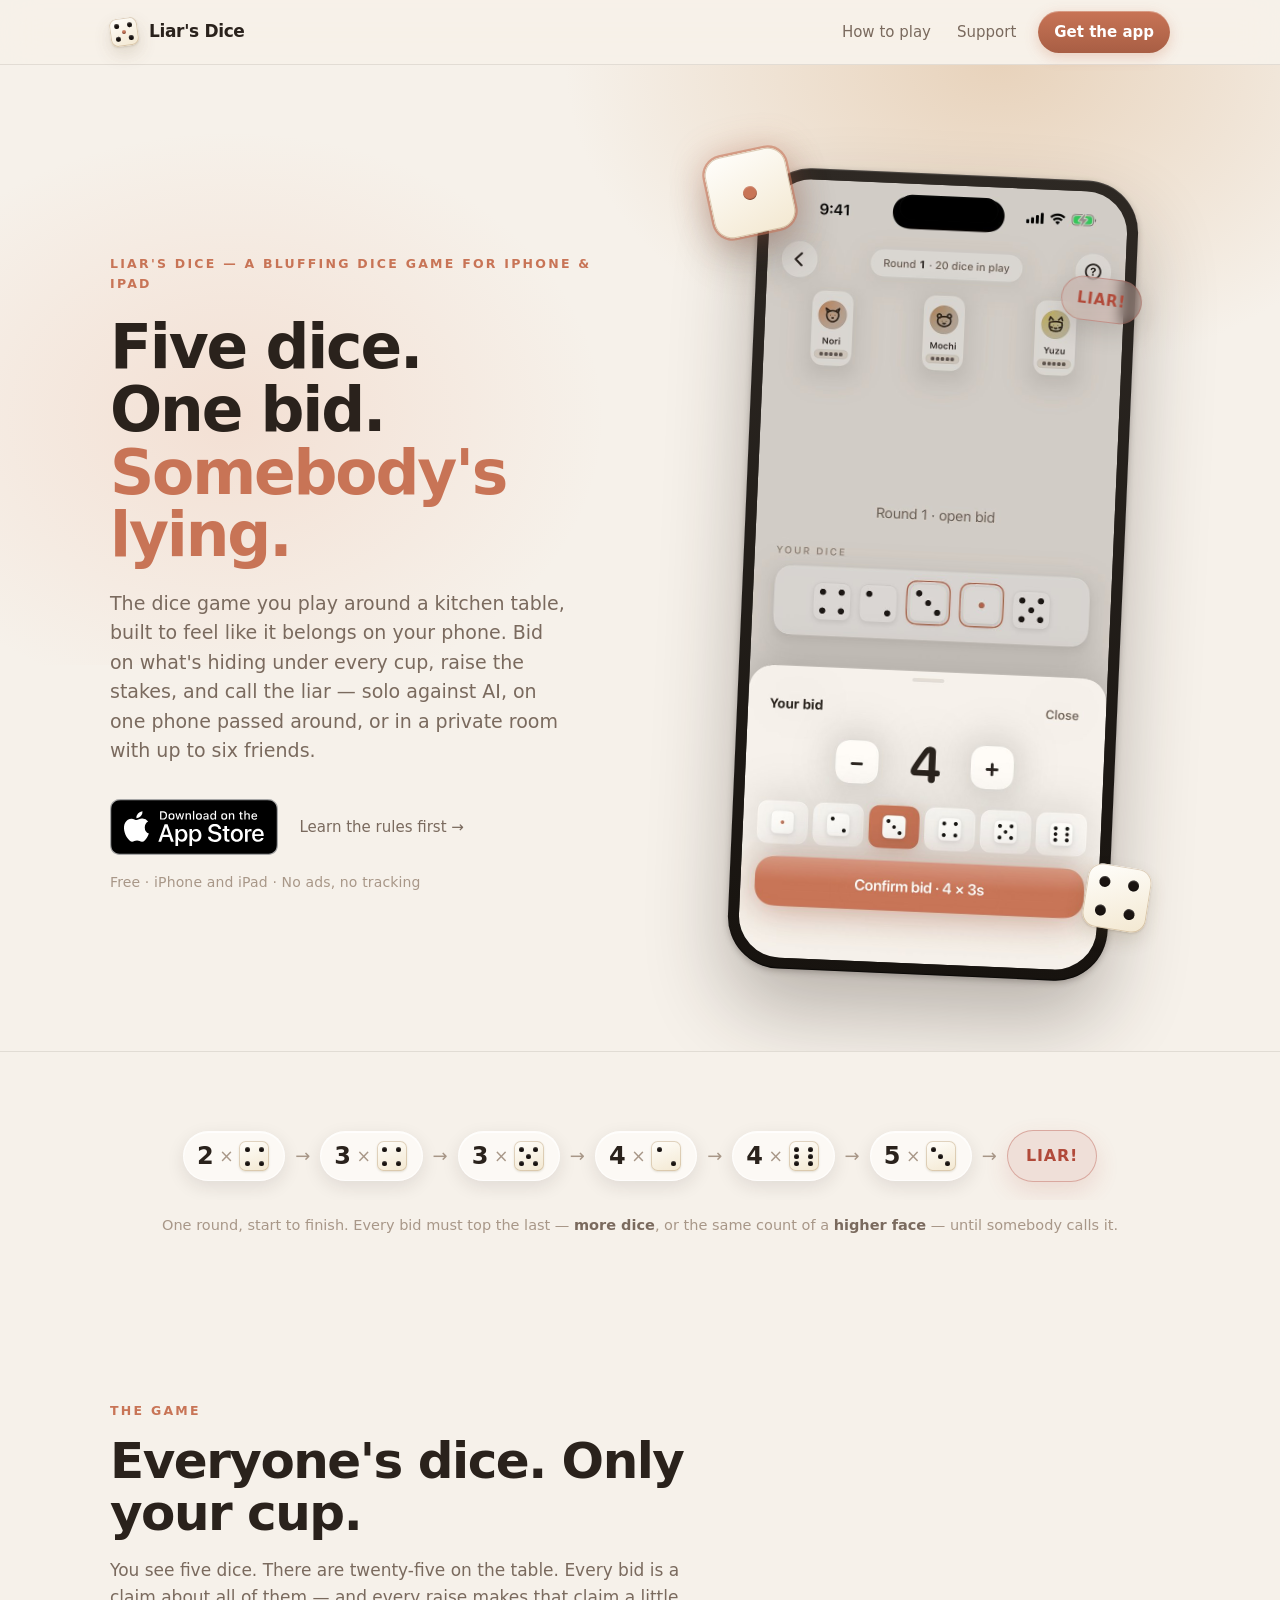
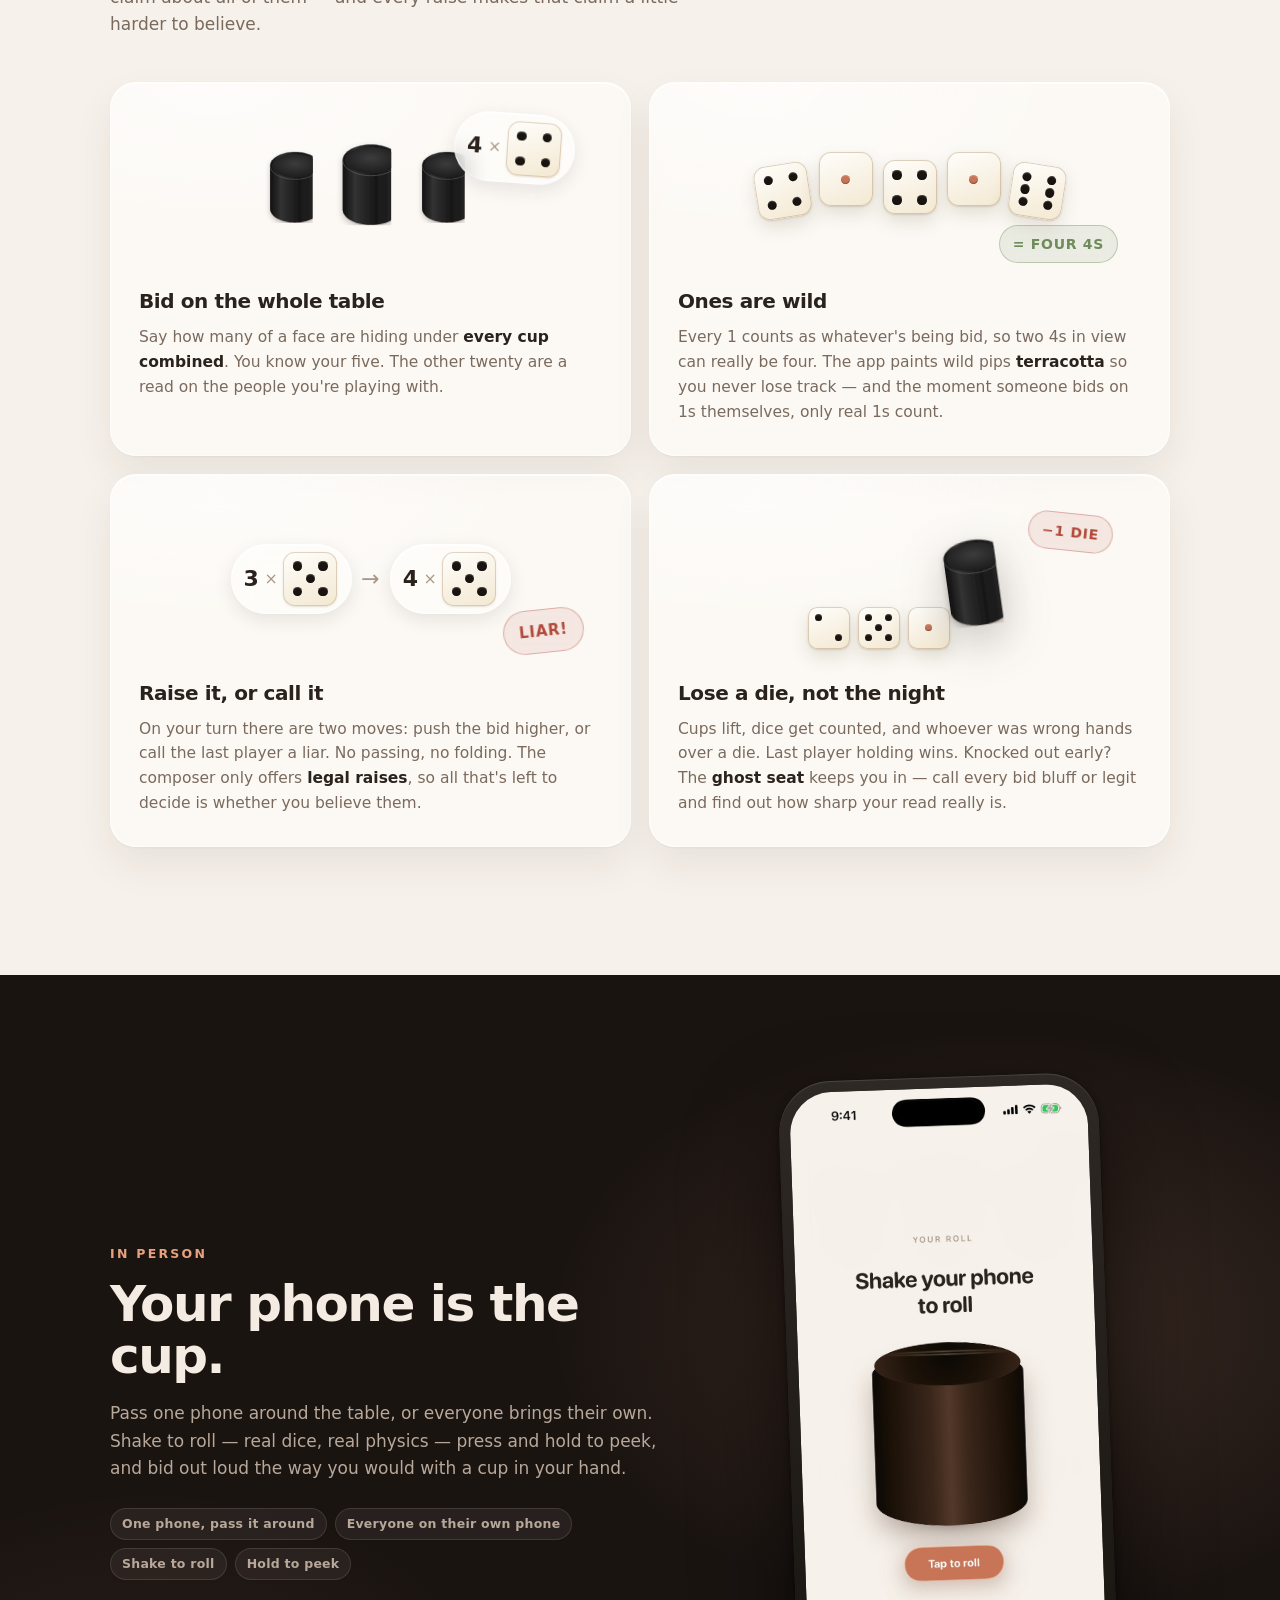
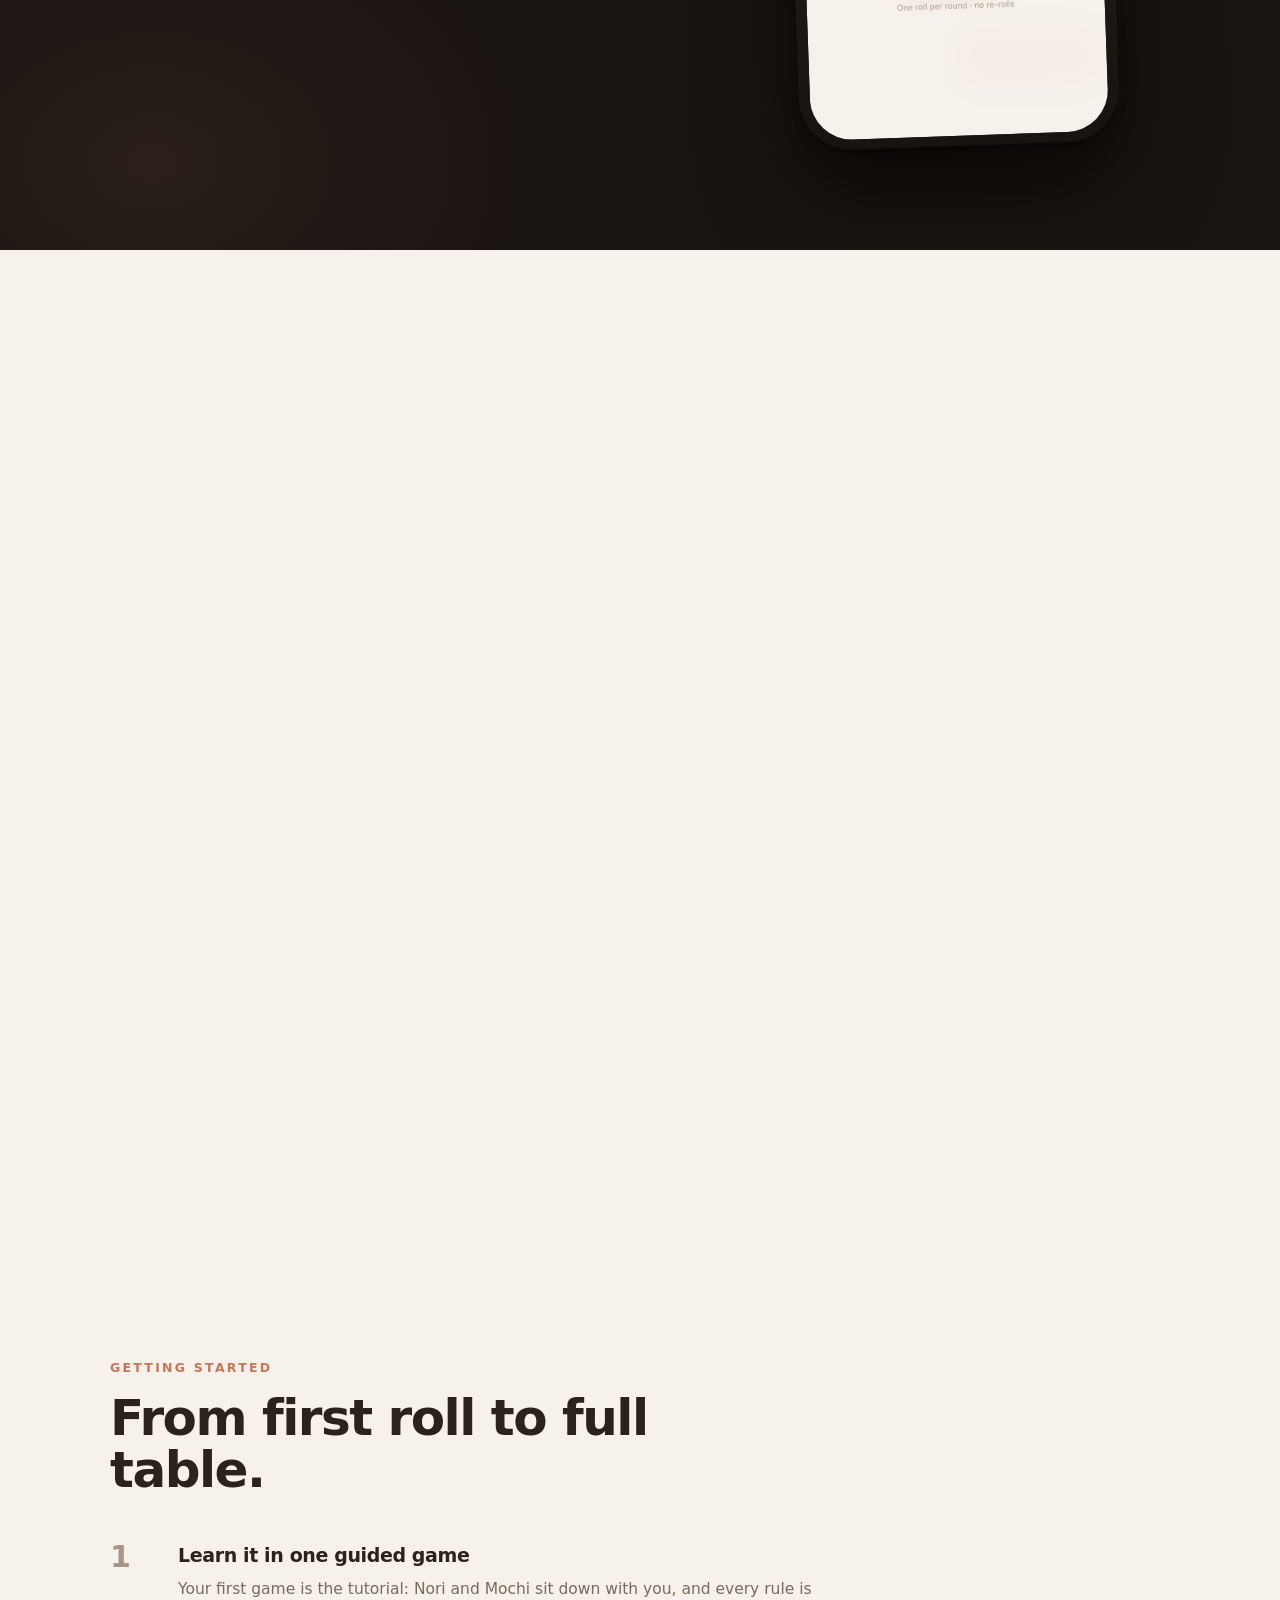
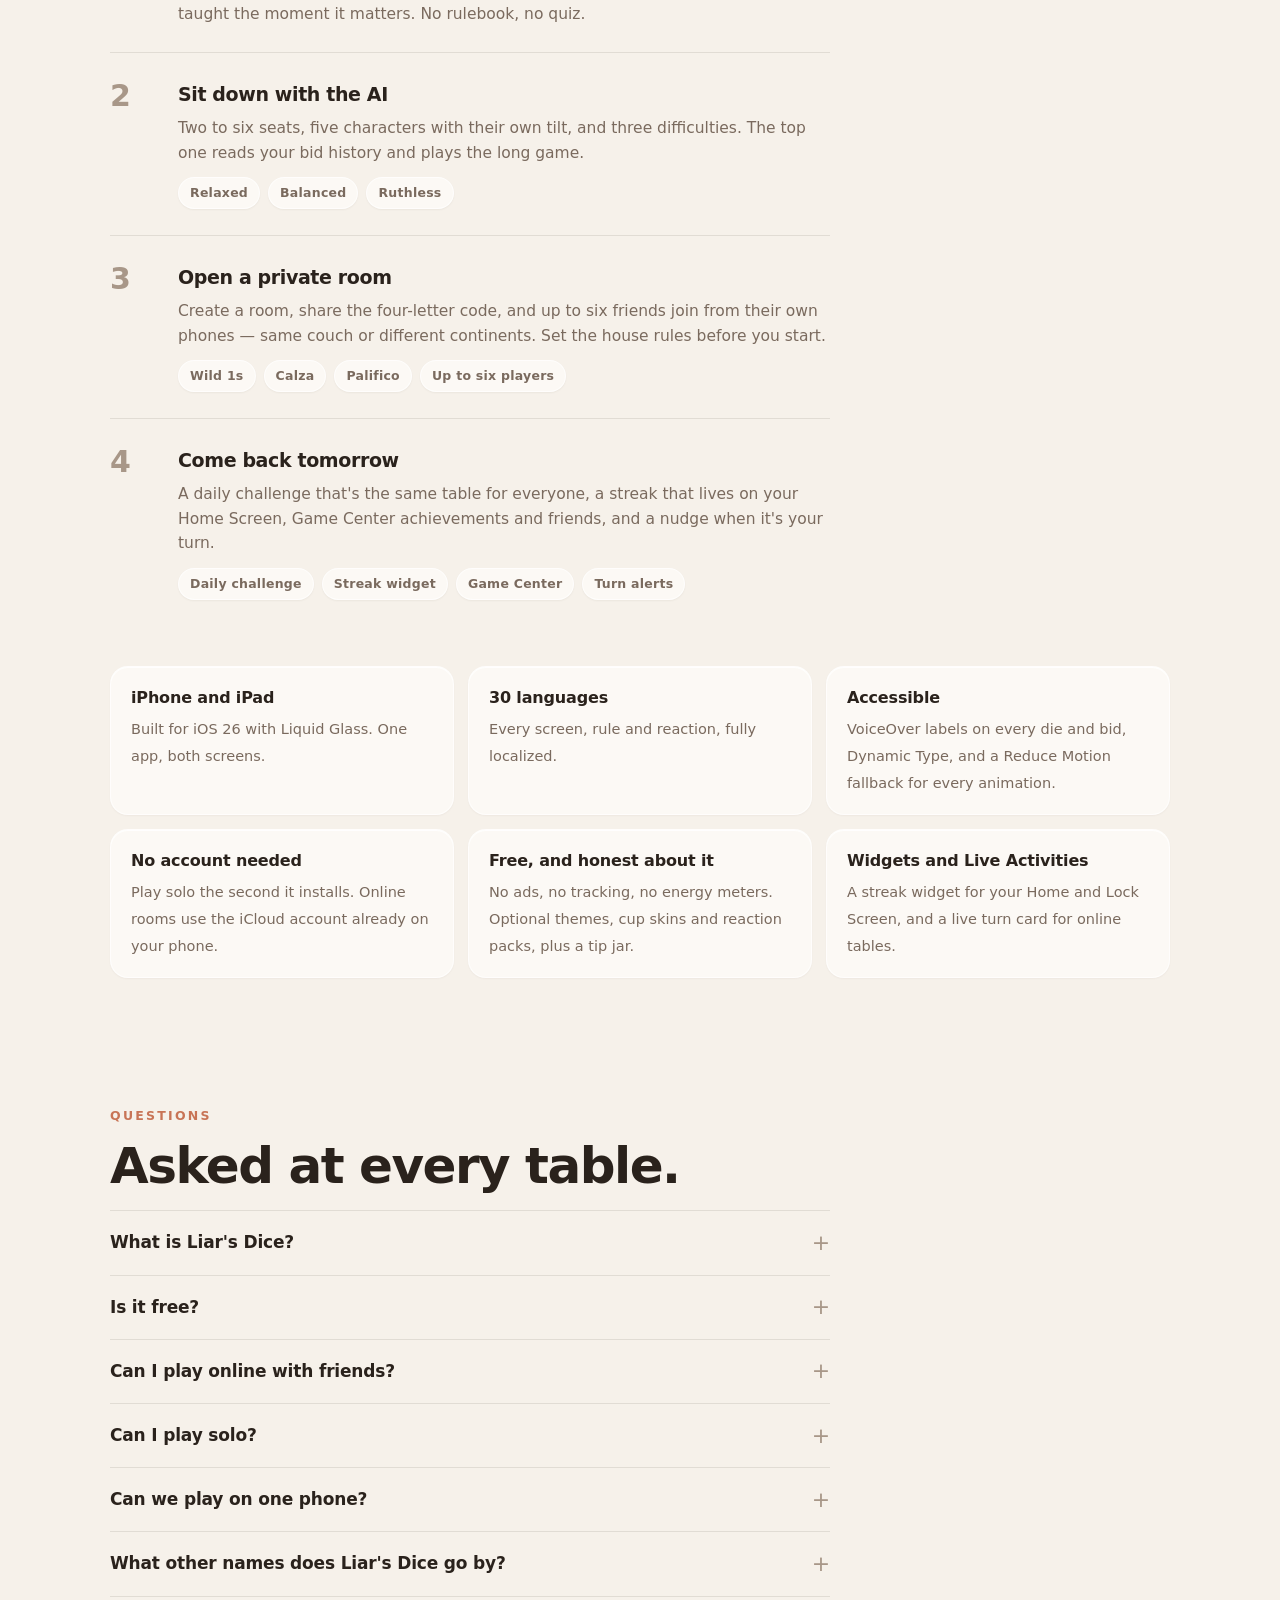
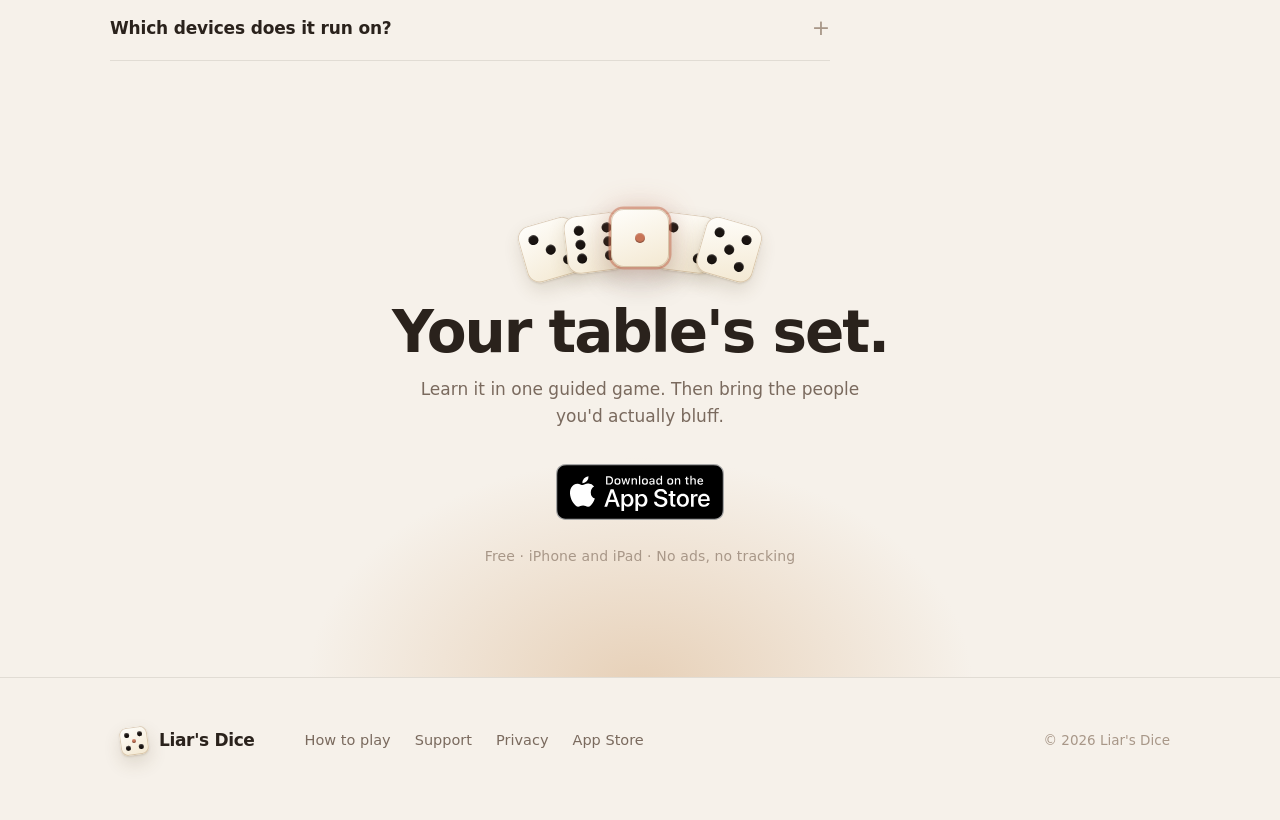
==== commit 7dbc9905: "SEO and AI discoverability: keyword h1, structured data, robots, llms.txt, docs - Landing h1 now rea" ====
--- a/index.html
+++ b/index.html
@@ -4,8 +4,9 @@
 <meta charset="utf-8">
 <meta name="viewport" content="width=device-width, initial-scale=1, viewport-fit=cover">
 <title>Liar's Dice — the bluffing dice game, free for iPhone &amp; iPad</title>
-<meta name="description" content="Liar's Dice is a free bluffing dice game for iPhone and iPad. Play solo against AI opponents with real personalities, pass one phone around the table, or open a private online room for up to six friends. No ads, no tracking.">
+<meta name="description" content="Liar's Dice is a free bluffing dice game for iPhone and iPad. Play solo against AI, pass one phone around the table, or open a private online room for six.">
 <link rel="canonical" href="https://codyni123.github.io/liars-dice-site/">
+<meta name="robots" content="index, follow, max-image-preview:large, max-snippet:-1, max-video-preview:-1">
 <meta name="apple-itunes-app" content="app-id=6767948698">
 <meta name="theme-color" content="#f6f1ea">
 <link rel="icon" href="favicon.svg" type="image/svg+xml">
@@ -25,22 +26,91 @@
   "@context": "https://schema.org",
   "@graph": [
     {
-      "@type": ["VideoGame", "MobileApplication"],
+      "@type": "Organization",
+      "@id": "https://codyni123.github.io/liars-dice-site/#org",
+      "name": "Liar's Dice",
+      "url": "https://codyni123.github.io/liars-dice-site/",
+      "logo": {
+        "@type": "ImageObject",
+        "url": "https://codyni123.github.io/liars-dice-site/img/app-icon-512.png",
+        "width": 512,
+        "height": 512
+      }
+    },
+    {
+      "@type": "WebSite",
+      "@id": "https://codyni123.github.io/liars-dice-site/#website",
+      "url": "https://codyni123.github.io/liars-dice-site/",
+      "name": "Liar's Dice",
+      "description": "The official site for the Liar's Dice iOS app: what it is, how to play, support and privacy.",
+      "publisher": {
+        "@id": "https://codyni123.github.io/liars-dice-site/#org"
+      },
+      "inLanguage": "en"
+    },
+    {
+      "@type": [
+        "VideoGame",
+        "MobileApplication"
+      ],
       "@id": "https://codyni123.github.io/liars-dice-site/#app",
       "name": "Liar's Dice",
-      "alternateName": "Liar's Dice: Play with Friends",
+      "alternateName": [
+        "Liar's Dice: Play with Friends",
+        "Liars Dice",
+        "Dudo"
+      ],
       "url": "https://codyni123.github.io/liars-dice-site/",
       "image": "https://codyni123.github.io/liars-dice-site/img/og.jpg",
+      "screenshot": [
+        "https://codyni123.github.io/liars-dice-site/img/shots/bid.jpg",
+        "https://codyni123.github.io/liars-dice-site/img/shots/home.jpg",
+        "https://codyni123.github.io/liars-dice-site/img/shots/ai-setup.jpg",
+        "https://codyni123.github.io/liars-dice-site/img/shots/join-room.jpg"
+      ],
       "description": "A free bluffing dice game for iPhone and iPad. Everyone rolls five dice under a cup and only sees their own; players bid on how many dice of one face are on the whole table until someone calls liar. Play solo against AI opponents, pass one phone around the table, or open a private online room for up to six friends.",
+      "keywords": "liar's dice, liars dice, dudo, bluffing dice game, dice game app, iPhone dice game, multiplayer dice game",
       "operatingSystem": "iOS 26",
       "applicationCategory": "GameApplication",
-      "genre": ["Dice game", "Party game", "Bluffing game"],
-      "gamePlatform": ["iPhone", "iPad"],
-      "playMode": ["SinglePlayer", "MultiPlayer"],
-      "numberOfPlayers": { "@type": "QuantitativeValue", "minValue": 1, "maxValue": 6 },
-      "offers": { "@type": "Offer", "price": "0", "priceCurrency": "USD" },
+      "applicationSubCategory": "Dice game",
+      "genre": [
+        "Dice game",
+        "Party game",
+        "Bluffing game"
+      ],
+      "gamePlatform": [
+        "iPhone",
+        "iPad"
+      ],
+      "playMode": [
+        "SinglePlayer",
+        "MultiPlayer"
+      ],
+      "numberOfPlayers": {
+        "@type": "QuantitativeValue",
+        "minValue": 1,
+        "maxValue": 6
+      },
+      "offers": {
+        "@type": "Offer",
+        "price": "0",
+        "priceCurrency": "USD",
+        "availability": "https://schema.org/InStock"
+      },
       "installUrl": "https://apps.apple.com/app/id6767948698",
-      "sameAs": ["https://apps.apple.com/app/id6767948698"]
+      "downloadUrl": "https://apps.apple.com/app/id6767948698",
+      "sameAs": [
+        "https://apps.apple.com/app/id6767948698"
+      ],
+      "author": {
+        "@type": "Person",
+        "name": "Cody Ni"
+      },
+      "publisher": {
+        "@id": "https://codyni123.github.io/liars-dice-site/#org"
+      },
+      "inLanguage": "en",
+      "isAccessibleForFree": true
     },
     {
       "@type": "FAQPage",
@@ -49,32 +119,58 @@
         {
           "@type": "Question",
           "name": "What is Liar's Dice?",
-          "acceptedAnswer": { "@type": "Answer", "text": "A bluffing dice game for two to six players. Everyone rolls five dice under a cup and only sees their own. Players take turns bidding on how many dice of one face are on the whole table, and each bid has to top the last, until someone calls the previous player a liar. Cups lift, dice get counted, and whoever was wrong loses a die. The last player with dice wins. It's the game from pirate films and westerns, also known as Dudo." }
+          "acceptedAnswer": {
+            "@type": "Answer",
+            "text": "A bluffing dice game for two to six players. Everyone rolls five dice under a cup and only sees their own. Players take turns bidding on how many dice of one face are on the whole table, and each bid has to top the last, until someone calls the previous player a liar. Cups lift, dice get counted, and whoever was wrong loses a die. The last player with dice wins. It's the game from pirate films and westerns, also known as Dudo."
+          }
         },
         {
           "@type": "Question",
           "name": "Is Liar's Dice free?",
-          "acceptedAnswer": { "@type": "Answer", "text": "Yes. Liar's Dice is free on the App Store, with no ads and no tracking. Optional cosmetic themes, cup skins and reaction packs exist, plus a tip jar, but nothing you need to play is paid." }
+          "acceptedAnswer": {
+            "@type": "Answer",
+            "text": "Yes. Liar's Dice is free on the App Store, with no ads and no tracking. Optional cosmetic themes, cup skins and reaction packs exist, plus a tip jar, but nothing you need to play is paid."
+          }
         },
         {
           "@type": "Question",
           "name": "Can I play Liar's Dice online with friends?",
-          "acceptedAnswer": { "@type": "Answer", "text": "Yes. Create a private room and share its four-letter code. Up to six players join from their own iPhones or iPads, from anywhere with a connection. Each device needs to be signed in to iCloud, which is what carries the table between phones, but there's no separate account to create." }
+          "acceptedAnswer": {
+            "@type": "Answer",
+            "text": "Yes. Create a private room and share its four-letter code. Up to six players join from their own iPhones or iPads, from anywhere with a connection. Each device needs to be signed in to iCloud, which is what carries the table between phones, but there's no separate account to create."
+          }
         },
         {
           "@type": "Question",
           "name": "Can I play Liar's Dice solo against AI?",
-          "acceptedAnswer": { "@type": "Answer", "text": "Yes. Play vs AI seats two to six players with five characters who each play differently, at three difficulties from relaxed to ruthless. The AI is probability-aware and bluffs when it should." }
+          "acceptedAnswer": {
+            "@type": "Answer",
+            "text": "Yes. Play vs AI seats two to six players with five characters who each play differently, at three difficulties from relaxed to ruthless. The AI is probability-aware and bluffs when it should."
+          }
         },
         {
           "@type": "Question",
           "name": "Can we play Liar's Dice on one phone?",
-          "acceptedAnswer": { "@type": "Answer", "text": "Yes. Play in Person has two modes: pass one phone around the table, with hold-to-peek keeping each hand private, or everyone uses their own phone as a private dice cup and bids out loud." }
+          "acceptedAnswer": {
+            "@type": "Answer",
+            "text": "Yes. Play in Person has two modes: pass one phone around the table, with hold-to-peek keeping each hand private, or everyone uses their own phone as a private dice cup and bids out loud."
+          }
         },
         {
           "@type": "Question",
+          "name": "What other names does Liar's Dice go by?",
+          "acceptedAnswer": {
+            "@type": "Answer",
+            "text": "Dudo — its name in Peru and Chile, where the game comes from — and Cachito. It's also the dice game you've seen played in pirate films and westerns. Whatever the table calls it, the app plays the classic rules."
+          }
+        },
+        {
+          "@type": "Question",
           "name": "Which devices does Liar's Dice run on?",
-          "acceptedAnswer": { "@type": "Answer", "text": "iPhone and iPad running iOS 26 or later. There is no Android, Mac or Apple Watch version." }
+          "acceptedAnswer": {
+            "@type": "Answer",
+            "text": "iPhone and iPad running iOS 26 or later. There is no Android, Mac or Apple Watch version."
+          }
         }
       ]
     }
@@ -130,8 +226,8 @@
   <div class="hero-glow" aria-hidden="true"></div>
   <div class="shell">
     <div class="hero-copy">
-      <p class="eyebrow rv">A bluffing dice game for iPhone &amp; iPad</p>
-      <h1 class="rv">Five dice.<br>One bid.<br><span class="accent">Somebody's lying.</span></h1>
+      <h1 class="eyebrow rv">Liar's Dice — a bluffing dice game for iPhone &amp; iPad</h1>
+      <p class="statement rv">Five dice.<br>One bid.<br><span class="accent">Somebody's lying.</span></p>
       <p class="tagline rv d1">
         The dice game you play around a kitchen table, built to feel like it belongs on your phone.
         Bid on what's hiding under every cup, raise the stakes, and call the liar —
@@ -171,7 +267,7 @@
   <p class="ladder-caption">One round, start to finish. Every bid must top the last — <b>more dice</b>, or the same count of a <b>higher face</b> — until somebody calls it.</p>
 </div>
 
-<section class="block">
+<section class="block" id="the-game">
   <div class="shell">
     <p class="eyebrow rv">The game</p>
     <h2 class="headline rv">Everyone's dice. Only your cup.</h2>
@@ -238,7 +334,7 @@
   </div>
 </section>
 
-<section class="arena">
+<section class="arena" id="in-person">
   <div class="glow" aria-hidden="true"></div>
   <div class="shell">
     <div>
@@ -263,7 +359,7 @@
   </div>
 </section>
 
-<section class="block">
+<section class="block" id="inside-the-app">
   <div class="shell">
     <p class="eyebrow rv">Inside the app</p>
     <h2 class="headline rv">Built like a first-party game.</h2>
@@ -309,7 +405,7 @@
   </div>
 </section>
 
-<section class="block">
+<section class="block" id="getting-started">
   <div class="shell">
     <p class="eyebrow rv">Getting started</p>
     <h2 class="headline rv">From first roll to full table.</h2>
@@ -376,7 +472,7 @@
   </div>
 </section>
 
-<section class="block">
+<section class="block" id="faq">
   <div class="shell">
     <p class="eyebrow rv">Questions</p>
     <h2 class="headline rv">Asked at every table.</h2>
@@ -413,6 +509,12 @@
         <p>Yes. <strong>Play in Person</strong> has two modes: pass one phone around the table, with
         hold-to-peek keeping each hand private, or everyone uses their own phone as a private dice cup
         and bids out loud.</p>
+      </details>
+      <details>
+        <summary>What other names does Liar's Dice go by?</summary>
+        <p><strong>Dudo</strong> — its name in Peru and Chile, where the game comes from — and Cachito. It's
+        also the dice game you've seen played in pirate films and westerns. Whatever the table calls it,
+        the app plays the classic rules.</p>
       </details>
       <details>
         <summary>Which devices does it run on?</summary>
--- a/style.css
+++ b/style.css
@@ -238,8 +238,9 @@
   gap: clamp(28px, 5vw, 72px);
   align-items: center;
 }
-.hero-copy .eyebrow { margin-bottom: 22px; }
-.hero h1 {
+.hero-copy .eyebrow { margin-bottom: 22px; max-width: 520px; }
+@media (max-width: 860px) { .hero-copy .eyebrow { margin-left: auto; margin-right: auto; } }
+.hero .statement {
   margin: 0 0 22px;
   font-family: var(--font-display);
   font-size: clamp(38px, 10.5vw, 66px);
@@ -248,9 +249,9 @@
   letter-spacing: -0.035em;
 }
 @media (min-width: 861px) {
-  .hero h1 { font-size: clamp(36px, 4.8vw, 66px); }
-}
-.hero h1 .accent { color: var(--accent); }
+  .hero .statement { font-size: clamp(36px, 4.8vw, 66px); }
+}
+.hero .statement .accent { color: var(--accent); }
 .hero .tagline {
   margin: 0 0 34px; max-width: 460px;
   font-size: clamp(17px, 2vw, 19px); line-height: 1.55; color: var(--ink-2);
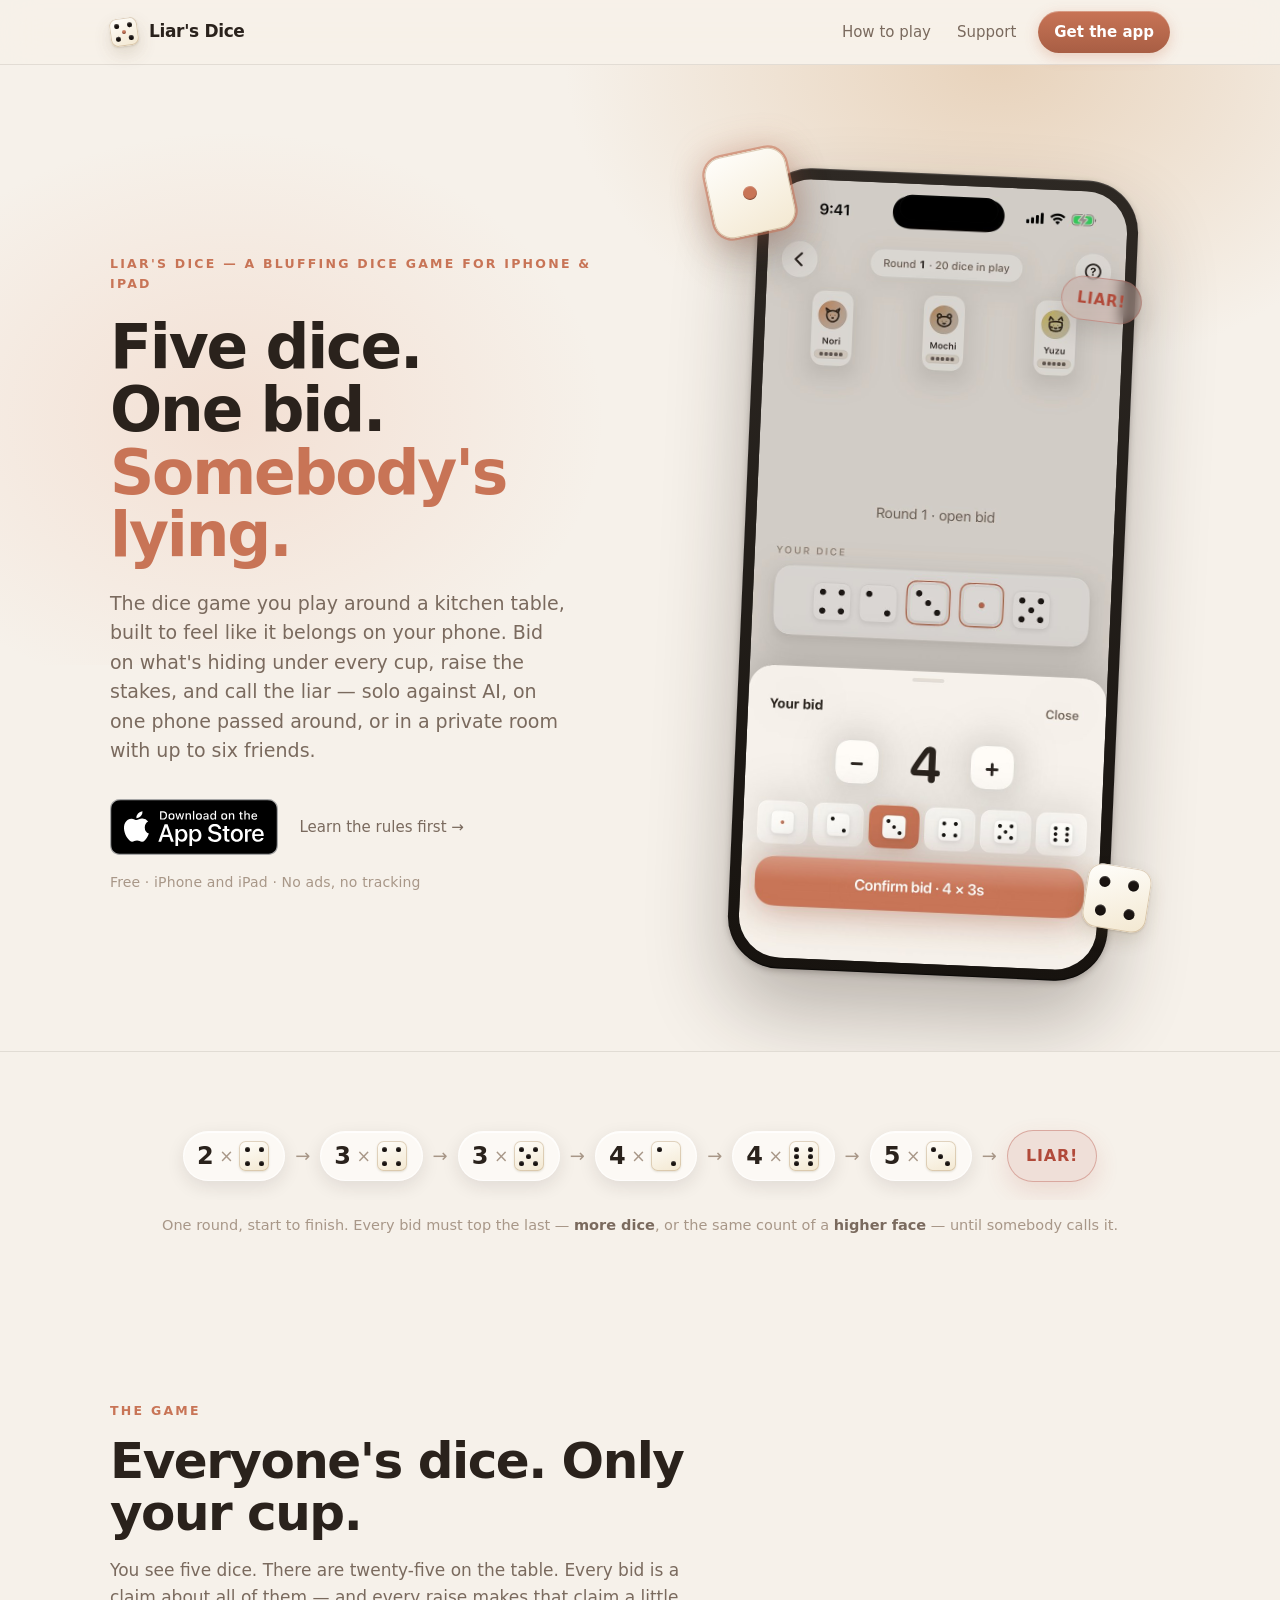
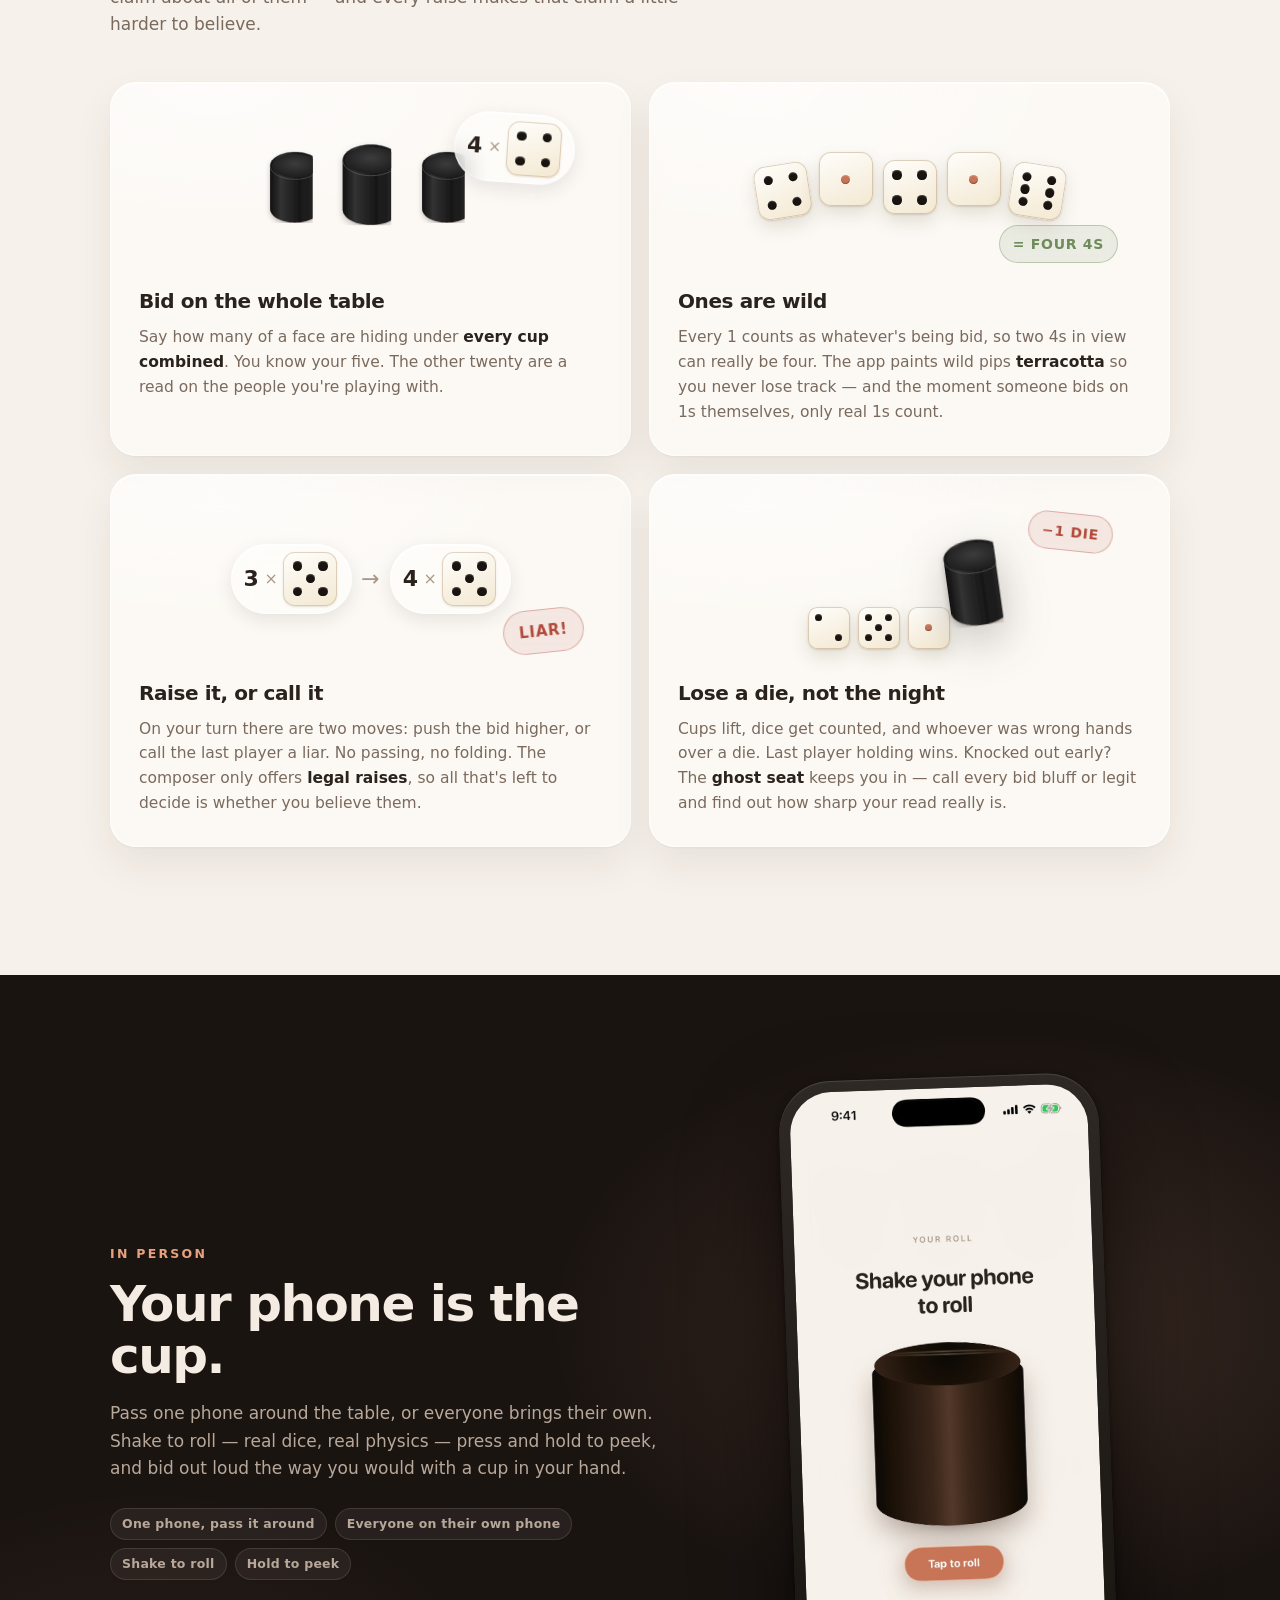
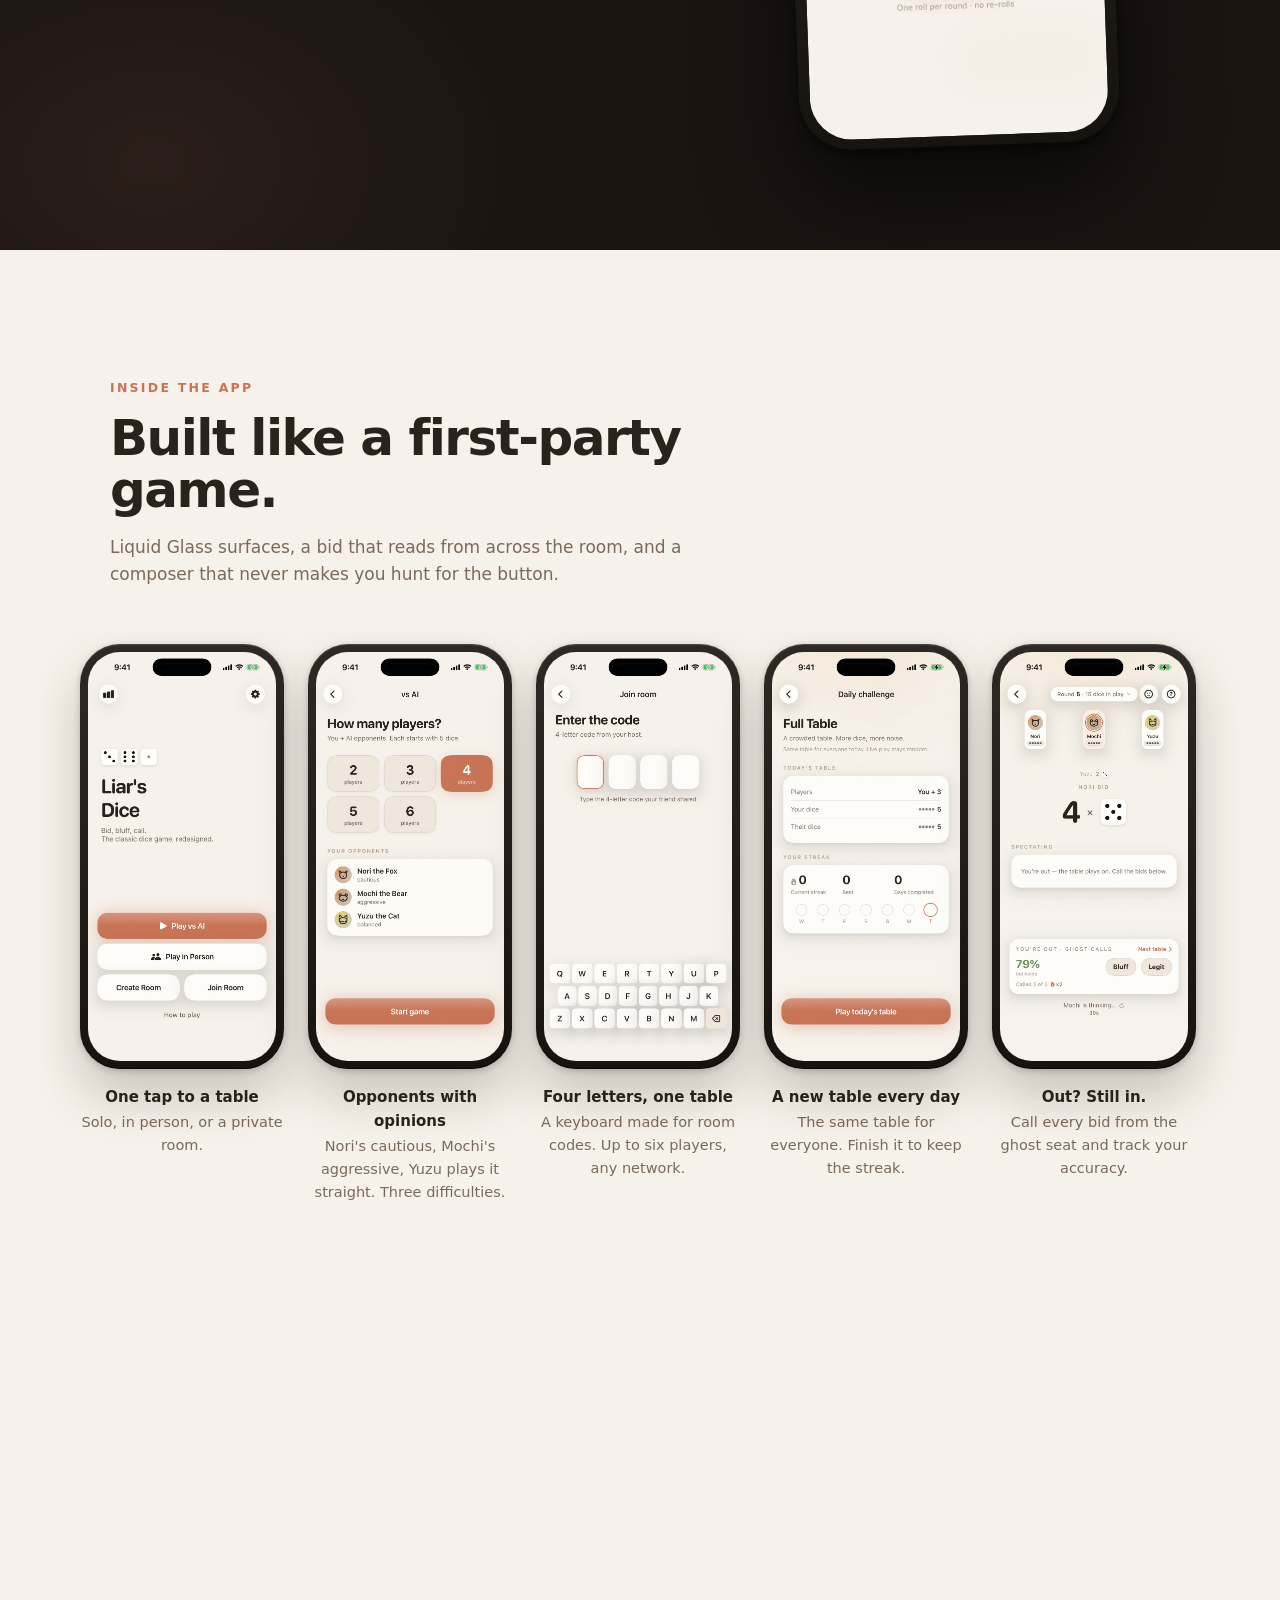
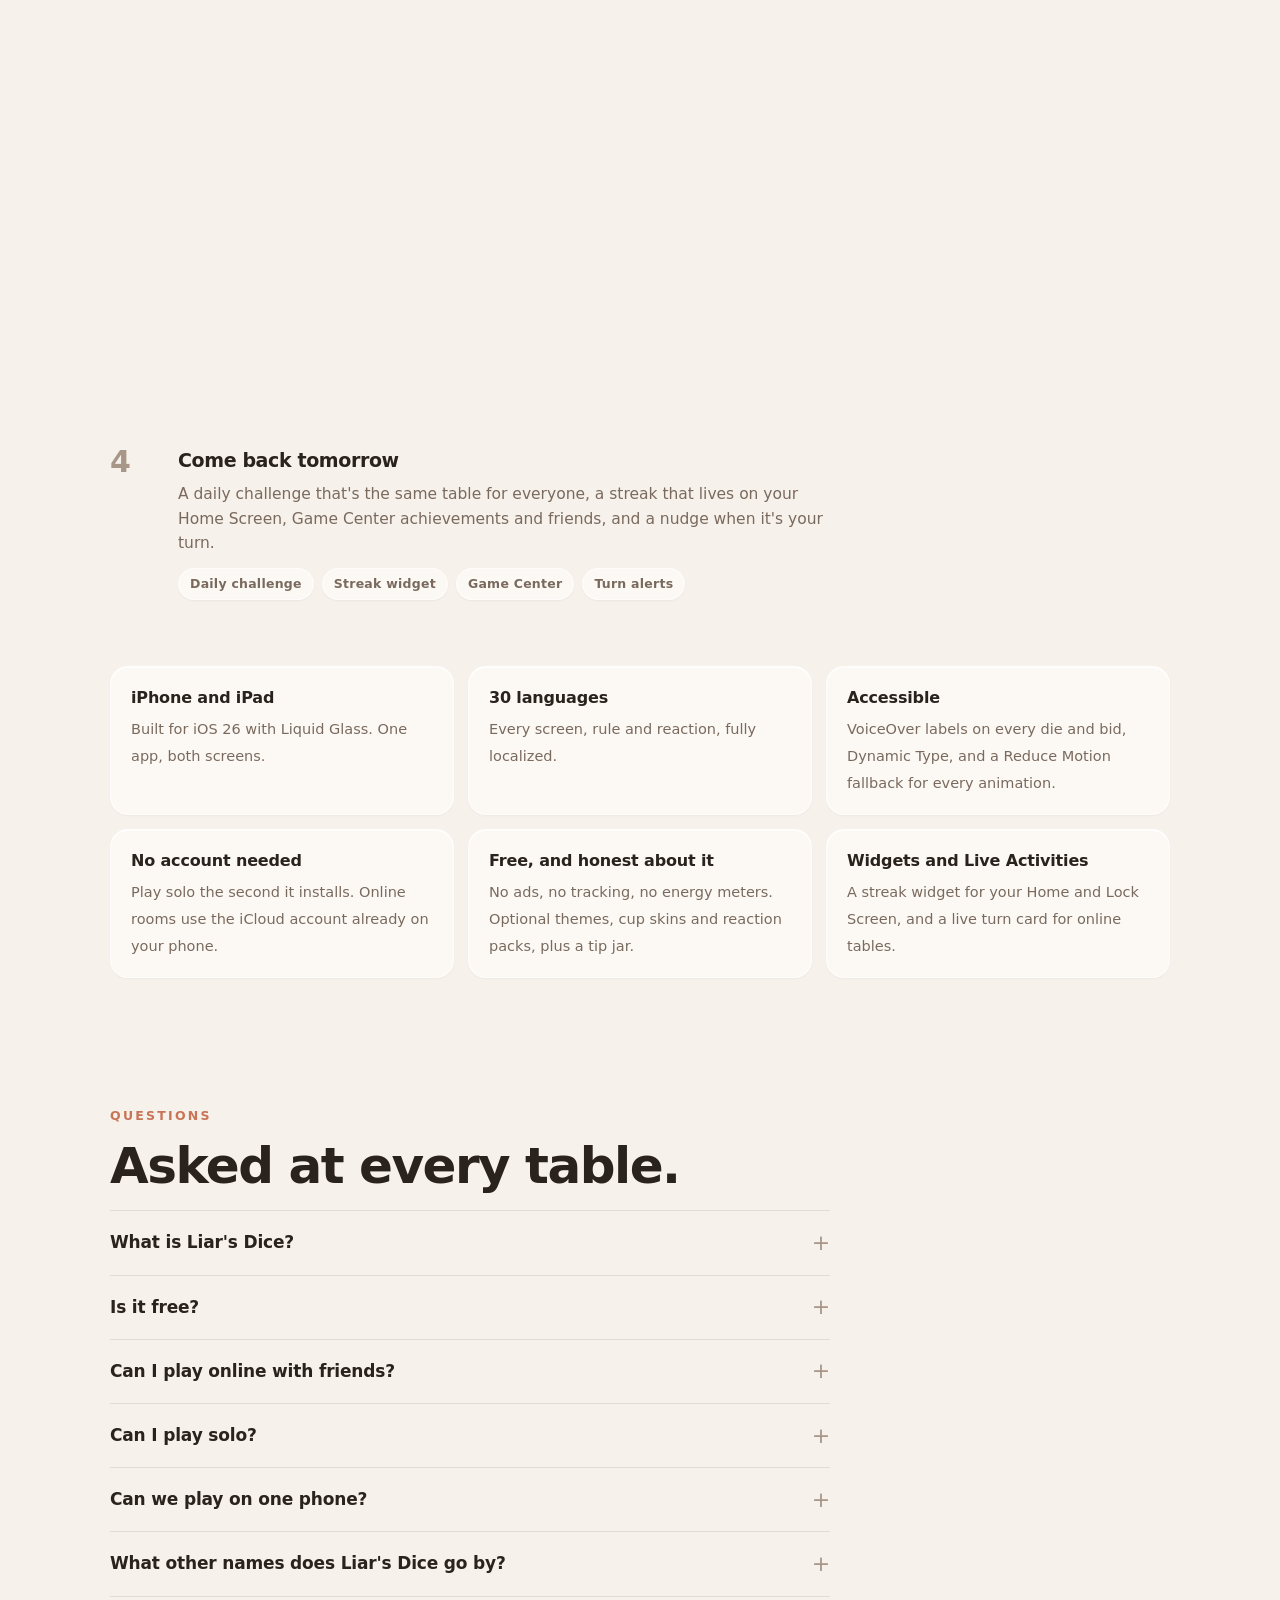
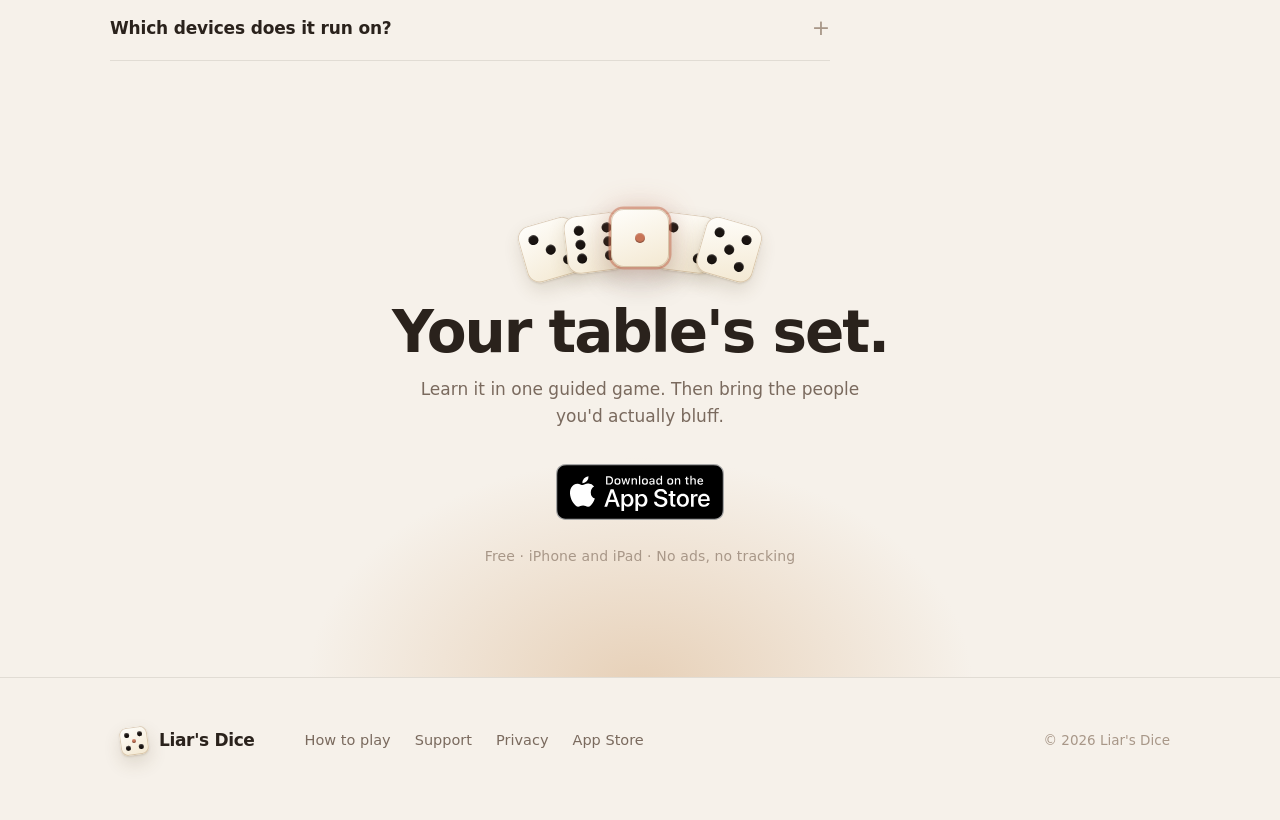
==== commit 18be8b72: "Google Search Console verification: HTML file + meta tag Co-Authored-By: Claude Fable 5.1 <noreply@a" ====
--- a/index.html
+++ b/index.html
@@ -7,6 +7,7 @@
 <meta name="description" content="Liar's Dice is a free bluffing dice game for iPhone and iPad. Play solo against AI, pass one phone around the table, or open a private online room for six.">
 <link rel="canonical" href="https://codyni123.github.io/liars-dice-site/">
 <meta name="robots" content="index, follow, max-image-preview:large, max-snippet:-1, max-video-preview:-1">
+<meta name="google-site-verification" content="oafJCFS9U90hpJDKuoxjxOjslEniVMPrDxLKtAmcN_E">
 <meta name="apple-itunes-app" content="app-id=6767948698">
 <meta name="theme-color" content="#f6f1ea">
 <link rel="icon" href="favicon.svg" type="image/svg+xml">
